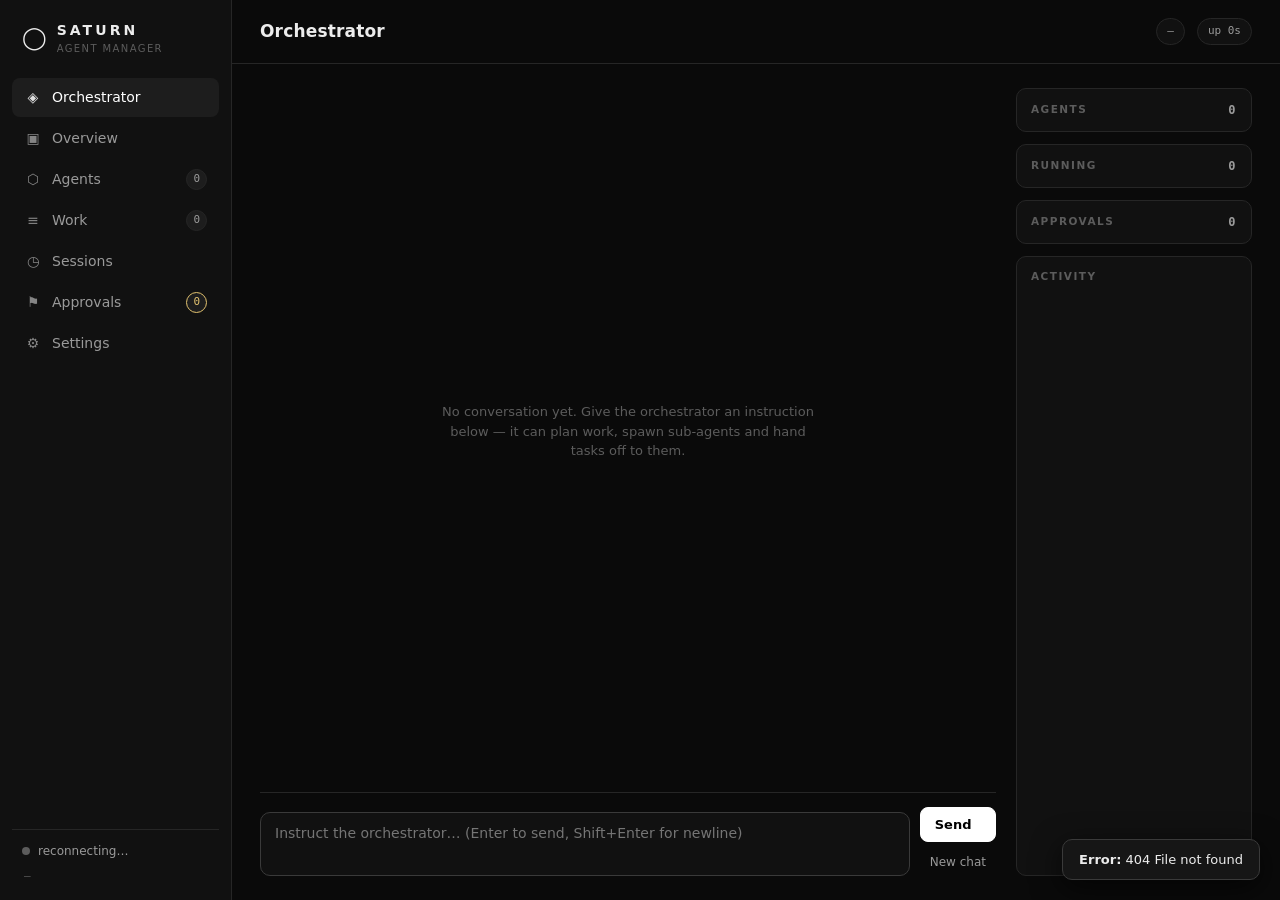
==== Web/wwwroot/index.html @ 30fbec50 "Collapse the sidebar to icons on narrow windows" ====
<!DOCTYPE html>
<html lang="en">
<head>
  <meta charset="UTF-8">
  <meta name="viewport" content="width=device-width, initial-scale=1.0">
  <meta name="saturn-token" content="__SATURN_TOKEN__">
  <title>Saturn — Agent Manager</title>
  <link rel="stylesheet" href="vendor/katex.min.css">
  <link rel="stylesheet" href="styles.css">
</head>
<body>
  <div class="app">
    <aside class="sidebar">
      <div class="brand">
        <div class="brand-mark">◯</div>
        <div class="brand-text">
          <span class="brand-name">SATURN</span>
          <span class="brand-sub">agent manager</span>
        </div>
      </div>

      <nav class="nav">
        <button class="nav-item active" data-view="orchestrator">
          <span class="nav-icon">◈</span><span class="nav-label">Orchestrator</span>
        </button>
        <button class="nav-item" data-view="overview">
          <span class="nav-icon">▣</span><span class="nav-label">Overview</span>
        </button>
        <button class="nav-item" data-view="agents">
          <span class="nav-icon">⬡</span><span class="nav-label">Agents</span>
          <span class="nav-badge" id="badge-agents">0</span>
        </button>
        <button class="nav-item" data-view="work">
          <span class="nav-icon">≡</span><span class="nav-label">Work</span>
          <span class="nav-badge" id="badge-work">0</span>
        </button>
        <button class="nav-item" data-view="sessions">
          <span class="nav-icon">◷</span><span class="nav-label">Sessions</span>
        </button>
        <button class="nav-item" data-view="approvals">
          <span class="nav-icon">⚑</span><span class="nav-label">Approvals</span>
          <span class="nav-badge alert" id="badge-approvals">0</span>
        </button>
        <button class="nav-item" data-view="settings">
          <span class="nav-icon">⚙</span><span class="nav-label">Settings</span>
        </button>
      </nav>

      <div class="sidebar-footer">
        <div class="conn">
          <span class="conn-dot" id="conn-dot"></span>
          <span id="conn-label">connecting</span>
        </div>
        <div class="provider-chip" id="provider-chip">—</div>
      </div>
    </aside>

    <main class="main">
      <header class="topbar">
        <h1 id="view-title">Orchestrator</h1>
        <div class="topbar-right">
          <span class="model-chip" id="model-chip">—</span>
          <span class="uptime" id="uptime-chip">up 0s</span>
        </div>
      </header>

      <div class="approval-banner" id="approval-banner" hidden>
        <span id="approval-banner-text">approvals waiting</span>
        <button class="btn sm" id="approval-banner-btn">Review</button>
      </div>

      <!-- OVERVIEW -->
      <section class="view" id="view-overview">
        <div class="stat-grid">
          <div class="stat-card" data-goto="agents">
            <div class="stat-value" id="stat-agents">0</div>
            <div class="stat-label">active agents</div>
            <div class="stat-sub" id="stat-agents-sub">0 working · max 0</div>
          </div>
          <div class="stat-card" data-goto="work" data-goto-tab="running">
            <div class="stat-value" id="stat-running">0</div>
            <div class="stat-label">tasks running</div>
            <div class="stat-sub" id="stat-tasks-sub">0 done · 0 failed</div>
          </div>
          <div class="stat-card" data-goto="work">
            <div class="stat-value" id="stat-todos">0</div>
            <div class="stat-label">open todos</div>
            <div class="stat-sub" id="stat-todos-sub">0 completed</div>
          </div>
          <div class="stat-card" data-goto="approvals">
            <div class="stat-value" id="stat-approvals">0</div>
            <div class="stat-label">pending approvals</div>
            <div class="stat-sub" id="stat-orch-sub">orchestrator idle</div>
          </div>
        </div>

        <div class="overview-columns">
          <div class="panel">
            <div class="panel-head">
              <h2>Capacity</h2>
            </div>
            <div class="capacity">
              <div class="capacity-bar"><div class="capacity-fill" id="capacity-fill"></div></div>
              <div class="capacity-label" id="capacity-label">0 / 0 agents</div>
            </div>
            <div class="quick-actions">
              <button class="btn" id="qa-create">+ New agent</button>
              <button class="btn" id="qa-fleet">+ Spawn fleet</button>
              <button class="btn danger" id="qa-terminate-all">Terminate all</button>
            </div>
          </div>
          <div class="panel">
            <div class="panel-head">
              <h2>Activity</h2>
              <button class="btn ghost sm" id="clear-activity">clear</button>
            </div>
            <ul class="activity-feed" id="activity-feed"></ul>
          </div>
        </div>
      </section>

      <!-- AGENTS -->
      <section class="view" id="view-agents">
        <div class="toolbar">
          <button class="btn primary" id="btn-create-agent">+ New agent</button>
          <button class="btn" id="btn-fleet">+ Spawn fleet</button>
          <div class="toolbar-spacer"></div>
          <input class="input search" id="agent-search" type="text" placeholder="filter agents…">
          <button class="btn danger" id="btn-terminate-all">Terminate all</button>
        </div>
        <div class="agent-grid" id="agent-grid"></div>
        <div class="empty" id="agents-empty">No agents running. Spawn one to get started.</div>
      </section>

      <!-- ORCHESTRATOR -->
      <section class="view active" id="view-orchestrator">
        <div class="orch-layout">
        <div class="chat">
          <div class="chat-log" id="chat-log"></div>
          <div class="chat-stream" id="chat-stream" hidden>
            <div class="chat-stream-head">
              <span class="pulse-dot"></span>
              <span id="working-label">assistant is working</span>
            </div>
            <div class="tool-log" id="tool-log"></div>
            <div class="md stream-md" id="chat-stream-text"></div>
          </div>
          <form class="chat-input" id="chat-form">
            <textarea id="chat-text" rows="2" placeholder="Instruct the orchestrator… (Enter to send, Shift+Enter for newline)"></textarea>
            <div class="chat-buttons">
              <button type="submit" class="btn primary" id="chat-send">Send</button>
              <button type="button" class="btn danger" id="chat-cancel" hidden>Cancel</button>
              <button type="button" class="btn ghost sm" id="chat-new" title="start a fresh conversation">New chat</button>
            </div>
          </form>
        </div>

        <aside class="orch-rail">
          <div class="rail-section" data-goto="agents">
            <div class="rail-head"><span>Agents</span><span class="rail-count" id="rail-agents">0</span></div>
            <ul class="rail-list" id="rail-agent-list"></ul>
          </div>
          <div class="rail-section" data-goto="work" data-goto-tab="running">
            <div class="rail-head"><span>Running</span><span class="rail-count" id="rail-running">0</span></div>
            <ul class="rail-list" id="rail-task-list"></ul>
          </div>
          <div class="rail-section" data-goto="approvals">
            <div class="rail-head"><span>Approvals</span><span class="rail-count" id="rail-approvals">0</span></div>
          </div>
          <div class="rail-section rail-grow">
            <div class="rail-head"><span>Activity</span></div>
            <ul class="rail-list" id="rail-activity"></ul>
          </div>
        </aside>
        </div>
      </section>

      <!-- WORK: queue (todos), running dispatches, history -->
      <section class="view" id="view-work">
        <div class="toolbar">
          <div class="seg work-tabs" id="work-tabs">
            <button class="seg-item active" data-worktab="queue">Queue <span class="seg-count" id="workcount-queue"></span></button>
            <button class="seg-item" data-worktab="running">Running <span class="seg-count" id="workcount-running"></span></button>
            <button class="seg-item" data-worktab="history">History</button>
            <button class="seg-item" data-worktab="schedule">Schedule</button>
          </div>
        </div>

        <div class="work-pane" id="work-pane-queue">
        <div class="toolbar">
          <div class="seg" id="todo-scope">
            <button class="seg-item active" data-scope="all">all</button>
            <button class="seg-item" data-scope="global">global</button>
            <button class="seg-item" data-scope="project">project</button>
            <button class="seg-item" data-scope="agent">agents</button>
          </div>
          <select class="input select" id="todo-board" hidden></select>
          <div class="toolbar-spacer"></div>
          <div class="seg" id="todo-filter">
            <button class="seg-item active" data-filter="all">all</button>
            <button class="seg-item" data-filter="open">open</button>
            <button class="seg-item" data-filter="done">done</button>
          </div>
          <button class="btn" id="btn-clear-todos">Clear completed</button>
        </div>
        <form class="todo-add" id="todo-form">
          <input class="input" id="todo-title" type="text" placeholder="Add a task…">
          <select class="input select" id="todo-add-scope">
            <option value="project">project</option>
            <option value="global">global</option>
          </select>
          <select class="input select" id="todo-priority">
            <option value="normal">normal</option>
            <option value="high">high</option>
            <option value="low">low</option>
          </select>
          <button type="submit" class="btn primary">Add</button>
          <button type="button" class="btn" id="btn-task-detail-add" title="create with full options">⋯</button>
        </form>
        <ul class="todo-list" id="todo-list"></ul>
        <div class="empty" id="todos-empty">Nothing here. Add your first task above.</div>
        </div>

        <div class="work-pane" id="work-pane-running" hidden>
          <div class="task-list" id="task-running"></div>
        </div>

        <div class="work-pane" id="work-pane-history" hidden>
          <div class="toolbar">
            <div class="toolbar-spacer"></div>
            <button class="btn" id="btn-clear-tasks">Clear completed</button>
          </div>
          <div class="task-list" id="task-completed"></div>
        </div>

        <div class="work-pane" id="work-pane-schedule" hidden>
          <div class="toolbar">
            <span class="toolbar-title">Scheduler queue — wakes waiting for the orchestrator</span>
          </div>
          <ul class="wake-list" id="wake-list"></ul>
        </div>
      </section>

      <!-- SESSIONS -->
      <section class="view" id="view-sessions">
        <div class="toolbar">
          <span class="toolbar-title">Chat history</span>
          <div class="toolbar-spacer"></div>
          <button class="btn" id="btn-refresh-sessions">Refresh</button>
        </div>
        <div class="session-list" id="session-list"></div>
        <div class="empty" id="sessions-empty">No sessions recorded yet.</div>
      </section>

      <!-- APPROVALS -->
      <section class="view" id="view-approvals">
        <div class="approval-list" id="approval-list"></div>
        <div class="empty" id="approvals-empty">Nothing waiting for approval.</div>
        <div class="toolbar" style="margin-top:26px">
          <span class="toolbar-title">Recent decisions</span>
        </div>
        <ul class="activity-feed" id="decision-log"></ul>
      </section>

      <!-- SETTINGS -->
      <section class="view" id="view-settings">
        <div class="settings-section">
          <h3 class="settings-label">Model &amp; Provider</h3>
          <div class="settings-row">
        <div class="panel">
          <div class="panel-head"><h2>Provider &amp; Model</h2></div>
          <div class="kv"><span>Active</span><span><span id="setting-provider">—</span> · <span id="setting-model">—</span></span></div>
          <label class="field" style="margin-top:12px"><span>Provider</span>
            <select id="prov-select" class="input select" style="width:100%"></select></label>
          <div id="prov-settings"></div>
          <label class="field"><span>Model</span>
            <input id="prov-model" class="input" list="prov-model-list" style="width:100%" placeholder="model id">
            <datalist id="prov-model-list"></datalist></label>
          <div class="field-row">
            <button class="btn primary" id="prov-apply">Switch provider</button>
            <button class="btn" id="model-apply">Change model only</button>
          </div>
          <p class="hint" id="prov-status"></p>
        </div>

        <div class="panel">
          <div class="panel-head"><h2>Web Search</h2></div>
          <label class="field"><span>Provider</span>
            <select id="search-prov-select" class="input select" style="width:100%"></select></label>
          <div id="search-prov-settings"></div>
          <div class="field-row">
            <button class="btn primary" id="search-prov-apply">Save search provider</button>
          </div>
          <p class="hint" id="search-prov-status"></p>
        </div>

        <div class="panel">
          <div class="panel-head"><h2>Generation</h2></div>
          <div class="field-row" style="margin-bottom:12px">
            <label class="field" style="flex:1;margin:0"><span>Temperature</span><input class="input" id="gen-temp" type="number" step="0.05" min="0" max="2" style="width:100%"></label>
            <label class="field" style="flex:1;margin:0"><span>Max tokens</span><input class="input" id="gen-maxtokens" type="number" min="1" style="width:100%"></label>
            <label class="field" style="flex:1;margin:0"><span>Top P</span><input class="input" id="gen-topp" type="number" step="0.05" min="0" max="1" style="width:100%"></label>
          </div>
          <label class="field"><span>Max history messages</span><input class="input" id="gen-maxhistory" type="number" min="2" style="width:140px"></label>
          <label class="switch-row"><span>Streaming</span><input type="checkbox" id="gen-streaming" class="switch"></label>
          <label class="switch-row"><span>Maintain history</span><input type="checkbox" id="gen-history" class="switch"></label>
          <label class="switch-row"><span>Use user rules</span><input type="checkbox" id="gen-userrules" class="switch"></label>
          <button class="btn primary" id="gen-apply" style="margin-top:12px">Apply generation settings</button>
        </div>
          </div>
        </div>

        <div class="settings-section">
          <h3 class="settings-label">Agents</h3>
          <div class="settings-row">
        <div class="panel">
          <div class="panel-head"><h2>Sub-Agent Defaults</h2></div>
          <label class="field"><span>Default model</span><input class="input" id="sa-model" list="prov-model-list" style="width:100%"></label>
          <div class="field-row" style="margin-bottom:12px">
            <label class="field" style="flex:1;margin:0"><span>Temperature</span><input class="input" id="sa-temp" type="number" step="0.05" min="0" max="2" style="width:100%"></label>
            <label class="field" style="flex:1;margin:0"><span>Max tokens</span><input class="input" id="sa-maxtokens" type="number" min="1" style="width:100%"></label>
            <label class="field" style="flex:1;margin:0"><span>Top P</span><input class="input" id="sa-topp" type="number" step="0.05" min="0" max="1" style="width:100%"></label>
          </div>
          <label class="switch-row"><span>Sub-agents get tools</span><input type="checkbox" id="sa-tools" class="switch"></label>
          <label class="switch-row"><span>Review stage (peer review of results)</span><input type="checkbox" id="sa-review" class="switch"></label>
          <div class="field-row" style="margin:12px 0">
            <label class="field" style="flex:2;margin:0"><span>Reviewer model (blank = default)</span><input class="input" id="sa-reviewer" style="width:100%"></label>
            <label class="field" style="flex:1;margin:0"><span>Max revisions</span><input class="input" id="sa-revisions" type="number" min="0" max="10" style="width:100%"></label>
          </div>
          <button class="btn primary" id="sa-apply">Apply sub-agent defaults</button>
        </div>

        <div class="panel">
          <div class="panel-head"><h2>Orchestrator Tools</h2></div>
          <div class="dep-picker" id="tool-grid" style="max-height:220px"></div>
          <button class="btn primary" id="tools-apply" style="margin-top:12px">Apply tool selection</button>
        </div>

        <div class="panel">
          <div class="panel-head"><h2>Limits</h2></div>
          <label class="field">
            <span>Max concurrent agents</span>
            <div class="field-row">
              <input class="input" id="setting-max-agents" type="number" min="1" max="200">
              <button class="btn primary" id="save-max-agents">Apply</button>
            </div>
          </label>
        </div>
          </div>
        </div>

        <div class="settings-section">
          <h3 class="settings-label">Autonomy &amp; Approvals</h3>
          <div class="settings-row">
        <div class="panel">
          <div class="panel-head"><h2>Safety</h2></div>
          <label class="switch-row">
            <span>Require command approval</span>
            <input type="checkbox" id="setting-approval" class="switch">
          </label>
          <label class="switch-row danger-row">
            <span>Trust mode — auto-approve everything</span>
            <input type="checkbox" id="setting-trust" class="switch">
          </label>
          <label class="switch-row">
            <span>Orchestrator judges sub-agent commands</span>
            <input type="checkbox" id="setting-judge" class="switch">
          </label>
          <label class="field" style="margin-top:10px">
            <span>Approval timeout (minutes, 0 = wait forever)</span>
            <div class="field-row">
              <input class="input" id="setting-approval-timeout" type="number" min="0">
              <button class="btn primary" id="save-approval-timeout">Apply</button>
            </div>
          </label>
          <p class="hint">Judge on: sub-agent commands get vetted by an LLM; ambiguous ones escalate to you. Your orchestrator's commands always come to you.</p>
        </div>

        <div class="panel">
          <div class="panel-head"><h2>Scheduler</h2></div>
          <label class="field">
            <span>Sweep interval (seconds, restart required)</span>
            <div class="field-row">
              <input class="input" id="setting-scheduler-interval" type="number" min="5">
              <button class="btn primary" id="save-scheduler-interval">Apply</button>
            </div>
          </label>
          <label class="field">
            <span>Max orchestrator wakes per hour</span>
            <div class="field-row">
              <input class="input" id="setting-max-wakes" type="number" min="1">
              <button class="btn primary" id="save-max-wakes">Apply</button>
            </div>
          </label>
        </div>
          </div>
        </div>

        <div class="settings-section">
          <h3 class="settings-label">Rules &amp; Modes</h3>
          <div class="settings-row">
        <div class="panel">
          <div class="panel-head"><h2>User Rules</h2></div>
          <p class="hint" id="rules-path" style="margin-bottom:8px"></p>
          <textarea class="input" id="rules-content" rows="8" style="width:100%;font-family:var(--font-mono);font-size:12px" placeholder="Rules injected into every agent's system prompt…"></textarea>
          <button class="btn primary" id="rules-save" style="margin-top:10px">Save rules</button>
        </div>

        <div class="panel">
          <div class="panel-head"><h2>Modes</h2></div>
          <div id="modes-list"></div>
          <p class="hint">Modes bundle model, prompt, tools and safety settings. Create or edit them in the terminal UI; apply them here.</p>
        </div>
          </div>
        </div>
      </section>
    </main>
  </div>

  <div class="drawer-backdrop" id="drawer-backdrop" hidden>
    <aside class="drawer">
      <div class="drawer-head">
        <div class="drawer-titles">
          <h3 id="drawer-title">Transcript</h3>
          <span class="drawer-sub" id="drawer-sub"></span>
        </div>
        <button class="btn ghost sm" id="drawer-close">✕</button>
      </div>
      <div class="drawer-body" id="drawer-body"></div>
    </aside>
  </div>

  <div class="modal-backdrop" id="modal-backdrop" hidden>
    <div class="modal" id="modal">
      <div class="modal-head">
        <h3 id="modal-title">Modal</h3>
        <button class="btn ghost sm" id="modal-close">✕</button>
      </div>
      <div class="modal-body" id="modal-body"></div>
    </div>
  </div>

  <div class="toasts" id="toasts"></div>

  <script src="vendor/marked.min.js"></script>
  <script src="vendor/purify.min.js"></script>
  <script src="vendor/katex.min.js"></script>
  <script src="app.js"></script>
</body>
</html>
---- Web/wwwroot/styles.css ----
/* Saturn web UI — monochromatic theme */

:root {
  --bg: #0a0a0a;
  --panel: #111111;
  --panel-2: #161616;
  --panel-3: #1d1d1d;
  --border: #262626;
  --border-strong: #3a3a3a;
  --text: #ececec;
  --muted: #9a9a9a;
  --dim: #5c5c5c;
  --white: #ffffff;
  /* Semantic accents, used only for status: ok = running/healthy,
     warn = waiting on the user, danger = failed/destructive. */
  --ok: #7dd692;
  --warn: #e2c26f;
  --danger: #e2726f;
  --radius: 10px;
  --font-mono: ui-monospace, "Cascadia Code", "SF Mono", "Menlo", "Consolas", monospace;
  --ease: cubic-bezier(0.22, 1, 0.36, 1);
}

* { margin: 0; padding: 0; box-sizing: border-box; }

html, body { height: 100%; }

body {
  background: var(--bg);
  color: var(--text);
  font: 14px/1.5 -apple-system, "Segoe UI", system-ui, Roboto, sans-serif;
  -webkit-font-smoothing: antialiased;
  overflow: hidden;
}

button { font: inherit; color: inherit; background: none; border: none; cursor: pointer; }
[hidden] { display: none !important; }
input, textarea, select { font: inherit; color: inherit; }
::selection { background: #ffffff33; }

::-webkit-scrollbar { width: 10px; height: 10px; }
::-webkit-scrollbar-thumb { background: #2c2c2c; border-radius: 5px; border: 2px solid var(--bg); }
::-webkit-scrollbar-thumb:hover { background: #3d3d3d; }
::-webkit-scrollbar-track { background: transparent; }

/* ---------- layout ---------- */

.app { display: flex; height: 100vh; }

.sidebar {
  width: 232px;
  flex-shrink: 0;
  display: flex;
  flex-direction: column;
  background: var(--panel);
  border-right: 1px solid var(--border);
  padding: 20px 12px 16px;
}

.brand { display: flex; align-items: center; gap: 10px; padding: 0 10px 22px; }
.brand-mark {
  font-size: 22px;
  line-height: 1;
  animation: spin 24s linear infinite;
}
.brand-text { display: flex; flex-direction: column; }
.brand-name { font-weight: 700; letter-spacing: 0.22em; font-size: 14px; }
.brand-sub { font-size: 10px; color: var(--dim); letter-spacing: 0.14em; text-transform: uppercase; }

.nav { display: flex; flex-direction: column; gap: 2px; flex: 1; }

.nav-item {
  display: flex;
  align-items: center;
  gap: 10px;
  padding: 9px 12px;
  border-radius: 8px;
  color: var(--muted);
  text-align: left;
  transition: background 0.18s var(--ease), color 0.18s var(--ease), transform 0.12s var(--ease);
}
.nav-item:hover { background: var(--panel-2); color: var(--text); }
.nav-item:active { transform: scale(0.98); }
.nav-item.active { background: var(--panel-3); color: var(--white); }
.nav-icon { width: 18px; text-align: center; opacity: 0.85; }

.nav-badge {
  margin-left: auto;
  min-width: 20px;
  padding: 1px 6px;
  border-radius: 999px;
  background: var(--panel-3);
  border: 1px solid var(--border);
  font-size: 11px;
  font-family: var(--font-mono);
  text-align: center;
  color: var(--muted);
  transition: all 0.2s var(--ease);
}
.nav-item.active .nav-badge { background: var(--bg); }
.nav-badge.alert:not(:empty) { border-color: var(--warn); color: var(--warn); }
.nav-badge.hidden { display: none; }

/* Narrow windows: sidebar collapses to icons; badges shrink to corner chips. */
@media (max-width: 900px) {
  .sidebar { width: 64px; padding: 20px 8px 12px; }
  .brand { justify-content: center; padding: 0 0 18px; }
  .brand-text, .nav-label, #conn-label, .provider-chip { display: none; }
  .nav-item { position: relative; justify-content: center; padding: 11px 8px; }
  .nav-icon { width: auto; }
  .nav-badge {
    position: absolute;
    top: 3px;
    right: 3px;
    min-width: 16px;
    padding: 0 4px;
    font-size: 9px;
    line-height: 15px;
  }
  .sidebar-footer { align-items: center; }
}

.sidebar-footer { padding: 12px 10px 0; border-top: 1px solid var(--border); display: flex; flex-direction: column; gap: 8px; }
.conn { display: flex; align-items: center; gap: 8px; font-size: 12px; color: var(--muted); }
.conn-dot {
  width: 8px; height: 8px; border-radius: 50%;
  background: var(--dim);
  transition: background 0.3s;
}
.conn-dot.on { background: var(--ok); box-shadow: 0 0 8px #7dd69266; animation: breathe 3s ease-in-out infinite; }
.provider-chip { font-family: var(--font-mono); font-size: 11px; color: var(--dim); padding: 0 2px; overflow: hidden; text-overflow: ellipsis; white-space: nowrap; }

.main { flex: 1; display: flex; flex-direction: column; min-width: 0; }

.topbar {
  display: flex;
  align-items: center;
  justify-content: space-between;
  padding: 18px 28px;
  border-bottom: 1px solid var(--border);
  background: var(--bg);
}
.topbar h1 { font-size: 17px; font-weight: 600; letter-spacing: 0.01em; }
.topbar-right { display: flex; align-items: center; gap: 12px; }
.model-chip, .uptime {
  font-family: var(--font-mono);
  font-size: 11px;
  color: var(--muted);
  background: var(--panel);
  border: 1px solid var(--border);
  padding: 4px 10px;
  border-radius: 999px;
}

.approval-banner {
  display: flex;
  align-items: center;
  gap: 12px;
  padding: 8px 28px;
  border-bottom: 1px solid var(--border-strong);
  background: var(--panel-2);
  font-size: 12.5px;
  animation: fade-in 0.25s var(--ease);
}
.approval-banner::before { content: "⚑"; color: var(--warn); }

.view {
  display: none;
  flex: 1;
  overflow-y: auto;
  padding: 24px 28px;
}
.view.active { display: block; animation: view-in 0.28s var(--ease); }

/* ---------- shared components ---------- */

.btn {
  display: inline-flex;
  align-items: center;
  gap: 6px;
  padding: 7px 14px;
  border-radius: 8px;
  border: 1px solid var(--border-strong);
  background: var(--panel-2);
  color: var(--text);
  font-size: 13px;
  transition: background 0.15s var(--ease), border-color 0.15s var(--ease), transform 0.1s var(--ease), opacity 0.15s;
}
.btn:hover { background: var(--panel-3); border-color: #4d4d4d; }
.btn:active { transform: scale(0.97); }
.btn:disabled { opacity: 0.4; pointer-events: none; }
.btn.primary { background: var(--white); border-color: var(--white); color: #000; font-weight: 600; }
.btn.primary:hover { background: #d9d9d9; border-color: #d9d9d9; }
.btn.danger:hover { border-color: var(--danger); color: var(--danger); }
.btn.ghost { border-color: transparent; background: transparent; color: var(--muted); }
.btn.ghost:hover { color: var(--text); background: var(--panel-2); }
.btn.sm { padding: 4px 9px; font-size: 12px; }

.input {
  background: var(--panel);
  border: 1px solid var(--border-strong);
  border-radius: 8px;
  padding: 8px 12px;
  color: var(--text);
  outline: none;
  transition: border-color 0.15s, background 0.15s;
}
.input:focus { border-color: #6b6b6b; background: var(--panel-2); }
.input::placeholder { color: var(--dim); }
.select { appearance: none; }

textarea.input { resize: vertical; font-family: inherit; }

.toolbar { display: flex; align-items: center; gap: 10px; margin-bottom: 18px; }
.toolbar-spacer { flex: 1; }
.toolbar-title { font-size: 12px; letter-spacing: 0.12em; text-transform: uppercase; color: var(--dim); }
.toolbar .search { width: 220px; }

.panel {
  background: var(--panel);
  border: 1px solid var(--border);
  border-radius: var(--radius);
  padding: 18px;
  margin-bottom: 18px;
}
.panel.narrow { max-width: 520px; }

/* Settings: labeled sections, each a compact responsive row of related panels */
.settings-section { margin-bottom: 24px; }
.settings-label {
  font-size: 10.5px;
  font-weight: 600;
  letter-spacing: 0.16em;
  text-transform: uppercase;
  color: var(--dim);
  margin-bottom: 10px;
  padding-bottom: 6px;
  border-bottom: 1px solid var(--border);
}
.settings-row {
  display: grid;
  grid-template-columns: repeat(auto-fit, minmax(330px, 1fr));
  gap: 12px;
  align-items: start;
}
#view-settings .panel { margin-bottom: 0; max-width: none; padding: 14px 16px; }
#view-settings .panel-head { margin-bottom: 10px; }
#view-settings .field { margin-bottom: 10px; }
#view-settings .switch-row { padding: 3px 0; }
#view-settings .hint { font-size: 11.5px; margin-top: 8px; }
.panel-head { display: flex; align-items: center; justify-content: space-between; margin-bottom: 14px; }
.panel-head h2 { font-size: 13px; letter-spacing: 0.1em; text-transform: uppercase; color: var(--muted); font-weight: 600; }

.empty {
  display: none;
  color: var(--dim);
  text-align: center;
  padding: 60px 0;
  font-size: 13px;
}
.empty.show { display: block; animation: fade-in 0.4s var(--ease); }

.kv { display: flex; justify-content: space-between; padding: 8px 0; border-bottom: 1px solid var(--border); font-size: 13px; }
.kv:last-of-type { border-bottom: none; }
.kv span:first-child { color: var(--muted); }
.kv span:last-child { font-family: var(--font-mono); font-size: 12px; }

.hint { color: var(--dim); font-size: 12px; margin-top: 10px; }

.field { display: block; margin-bottom: 14px; }
.field > span { display: block; font-size: 12px; color: var(--muted); margin-bottom: 6px; }
.field-row { display: flex; gap: 8px; }
.field-row .input { flex: 1; }

.switch-row { display: flex; align-items: center; justify-content: space-between; padding: 4px 0; cursor: pointer; }
.switch-row.danger-row span::before { content: "⚠ "; color: var(--danger); }
.switch {
  appearance: none;
  width: 40px; height: 22px;
  border-radius: 999px;
  background: var(--panel-3);
  border: 1px solid var(--border-strong);
  position: relative;
  cursor: pointer;
  transition: background 0.2s var(--ease);
}
.switch::after {
  content: "";
  position: absolute;
  top: 2px; left: 2px;
  width: 16px; height: 16px;
  border-radius: 50%;
  background: var(--muted);
  transition: transform 0.2s var(--ease), background 0.2s;
}
.switch:checked { background: var(--white); border-color: var(--white); }
.switch:checked::after { transform: translateX(18px); background: #000; }

.seg { display: inline-flex; background: var(--panel); border: 1px solid var(--border); border-radius: 8px; padding: 3px; gap: 2px; }
.seg-item { padding: 4px 12px; border-radius: 6px; font-size: 12px; color: var(--muted); transition: all 0.15s var(--ease); }
.seg-item:hover { color: var(--text); }
.seg-item.active { background: var(--panel-3); color: var(--white); }
.seg-count { font-family: var(--font-mono); font-size: 10px; color: var(--dim); }
.seg-item.active .seg-count { color: var(--muted); }

/* ---------- overview ---------- */

.stat-grid {
  display: grid;
  grid-template-columns: repeat(auto-fit, minmax(190px, 1fr));
  gap: 14px;
  margin-bottom: 18px;
}

.stat-card {
  background: var(--panel);
  border: 1px solid var(--border);
  border-radius: var(--radius);
  padding: 18px;
  cursor: pointer;
  transition: border-color 0.2s var(--ease), transform 0.2s var(--ease), background 0.2s;
  animation: rise-in 0.4s var(--ease) backwards;
}
.stat-card:nth-child(2) { animation-delay: 0.05s; }
.stat-card:nth-child(3) { animation-delay: 0.1s; }
.stat-card:nth-child(4) { animation-delay: 0.15s; }
.stat-card:hover { border-color: var(--border-strong); transform: translateY(-2px); background: var(--panel-2); }

.stat-value {
  font-size: 34px;
  font-weight: 700;
  font-family: var(--font-mono);
  line-height: 1.1;
  transition: opacity 0.2s;
}
.stat-label { color: var(--muted); font-size: 12px; letter-spacing: 0.08em; text-transform: uppercase; margin-top: 4px; }
.stat-sub { color: var(--dim); font-size: 11px; margin-top: 8px; font-family: var(--font-mono); }

.overview-columns { display: grid; grid-template-columns: 1fr 1.4fr; gap: 18px; align-items: start; }
@media (max-width: 980px) { .overview-columns { grid-template-columns: 1fr; } }

.capacity { margin-bottom: 16px; }
.capacity-bar {
  height: 8px;
  border-radius: 999px;
  background: var(--panel-3);
  overflow: hidden;
}
.capacity-fill {
  height: 100%;
  width: 0%;
  border-radius: 999px;
  background: linear-gradient(90deg, #6f6f6f, #ffffff);
  transition: width 0.6s var(--ease);
}
.capacity-label { font-family: var(--font-mono); font-size: 11px; color: var(--muted); margin-top: 8px; }

.quick-actions { display: flex; flex-wrap: wrap; gap: 8px; }

.activity-feed, .wake-list { list-style: none; max-height: 380px; overflow-y: auto; }
.wake-list li {
  display: flex;
  gap: 10px;
  align-items: center;
  padding: 7px 2px;
  border-bottom: 1px solid var(--border);
  font-size: 12px;
}
.wake-list li:last-child { border-bottom: none; }
.wake-list .activity-text { flex: 1; min-width: 0; overflow: hidden; text-overflow: ellipsis; white-space: nowrap; }
.activity-feed li {
  display: flex;
  gap: 10px;
  padding: 7px 2px;
  border-bottom: 1px solid var(--border);
  font-size: 12.5px;
  animation: slide-left 0.25s var(--ease);
}
.activity-feed li:last-child { border-bottom: none; }
.activity-time { font-family: var(--font-mono); font-size: 11px; color: var(--dim); flex-shrink: 0; padding-top: 1px; }
.activity-text { color: var(--muted); }
.activity-text b { color: var(--text); font-weight: 600; }

/* ---------- agents ---------- */

.agent-grid {
  display: grid;
  grid-template-columns: repeat(auto-fill, minmax(270px, 1fr));
  gap: 14px;
}

.agent-card {
  background: var(--panel);
  border: 1px solid var(--border);
  border-radius: var(--radius);
  padding: 16px;
  display: flex;
  flex-direction: column;
  gap: 10px;
  transition: border-color 0.2s var(--ease), transform 0.2s var(--ease);
  animation: rise-in 0.35s var(--ease) backwards;
}
.agent-card:hover { border-color: var(--border-strong); transform: translateY(-2px); }
.agent-card.working { border-color: #4a4a4a; }

.agent-head { display: flex; align-items: center; gap: 8px; }
.agent-name { font-weight: 600; font-size: 14px; overflow: hidden; text-overflow: ellipsis; white-space: nowrap; }
.agent-id { font-family: var(--font-mono); font-size: 10px; color: var(--dim); margin-left: auto; flex-shrink: 0; }

.status-dot { width: 8px; height: 8px; border-radius: 50%; flex-shrink: 0; background: var(--dim); }
.status-dot.working { background: var(--ok); animation: pulse 1.4s ease-in-out infinite; }
.status-dot.error { background: var(--danger); outline: 2px solid #e2726f44; }

.agent-purpose {
  color: var(--muted);
  font-size: 12.5px;
  display: -webkit-box;
  -webkit-line-clamp: 2;
  -webkit-box-orient: vertical;
  overflow: hidden;
  min-height: 2.6em;
}

.agent-meta { display: flex; gap: 10px; font-family: var(--font-mono); font-size: 10.5px; color: var(--dim); flex-wrap: wrap; }

.agent-task {
  background: var(--panel-2);
  border: 1px solid var(--border);
  border-radius: 8px;
  padding: 8px 10px;
  font-size: 12px;
  color: var(--muted);
  overflow: hidden;
  text-overflow: ellipsis;
  white-space: nowrap;
}
.agent-task::before { content: "▸ "; color: var(--white); }

.agent-actions { display: flex; gap: 8px; margin-top: auto; }
.agent-actions .btn { flex: 1; justify-content: center; }

/* ---------- tasks ---------- */

.task-list { display: flex; flex-direction: column; gap: 10px; margin-bottom: 26px; }

.task-row {
  background: var(--panel);
  border: 1px solid var(--border);
  border-radius: var(--radius);
  padding: 13px 16px;
  display: flex;
  align-items: center;
  gap: 14px;
  transition: border-color 0.2s var(--ease);
  animation: rise-in 0.3s var(--ease) backwards;
}
.task-row:hover { border-color: var(--border-strong); }
.task-row.clickable { cursor: pointer; }

.task-status {
  font-family: var(--font-mono);
  font-size: 10px;
  letter-spacing: 0.1em;
  text-transform: uppercase;
  padding: 3px 8px;
  border-radius: 999px;
  border: 1px solid var(--border-strong);
  color: var(--muted);
  flex-shrink: 0;
  min-width: 68px;
  text-align: center;
}
.task-status.running { color: var(--ok); border-color: var(--ok); animation: breathe 2s ease-in-out infinite; }
.task-status.done { color: var(--text); }
.task-status.failed { color: var(--danger); border-color: var(--danger); }

.task-desc { flex: 1; min-width: 0; overflow: hidden; text-overflow: ellipsis; white-space: nowrap; font-size: 13px; }
.task-agent { font-family: var(--font-mono); font-size: 11px; color: var(--dim); flex-shrink: 0; }
.task-time { font-family: var(--font-mono); font-size: 11px; color: var(--dim); flex-shrink: 0; }

/* ---------- orchestrator ---------- */

.orch-layout { display: flex; gap: 20px; height: 100%; justify-content: center; }

.chat { display: flex; flex-direction: column; height: 100%; flex: 1; max-width: 860px; min-width: 0; }

.orch-rail {
  width: 236px;
  flex-shrink: 0;
  display: flex;
  flex-direction: column;
  gap: 12px;
  overflow-y: auto;
}
@media (max-width: 1080px) { .orch-rail { display: none; } }

.rail-section {
  background: var(--panel);
  border: 1px solid var(--border);
  border-radius: var(--radius);
  padding: 12px 14px;
}
.rail-section[data-goto] { cursor: pointer; transition: border-color 0.2s var(--ease); }
.rail-section[data-goto]:hover { border-color: var(--border-strong); }
.rail-section.rail-grow { flex: 1; min-height: 120px; overflow-y: auto; }

.rail-head {
  display: flex;
  justify-content: space-between;
  align-items: center;
  font-size: 10.5px;
  font-weight: 600;
  letter-spacing: 0.14em;
  text-transform: uppercase;
  color: var(--dim);
}
.rail-count { font-family: var(--font-mono); font-size: 12px; color: var(--muted); }
.rail-count.warn { color: var(--warn); }

.rail-list {
  list-style: none;
  margin-top: 8px;
  display: flex;
  flex-direction: column;
  gap: 5px;
  font-size: 12px;
  color: var(--muted);
}
.rail-list:empty { display: none; }
.rail-list li {
  display: flex;
  gap: 7px;
  align-items: center;
  overflow: hidden;
  white-space: nowrap;
  min-width: 0;
}
.rail-list li > :last-child { overflow: hidden; text-overflow: ellipsis; }
.rail-empty { color: var(--dim); font-size: 11.5px; }
#rail-activity li { display: block; overflow: hidden; text-overflow: ellipsis; }
#rail-activity b { color: var(--text); font-weight: 600; }

.chat-log { flex: 1; overflow-y: auto; display: flex; flex-direction: column; gap: 12px; padding-bottom: 16px; }
.chat-log:empty::before {
  content: "No conversation yet. Give the orchestrator an instruction below — it can plan work, spawn sub-agents and hand tasks off to them.";
  color: var(--dim);
  font-size: 13px;
  margin: auto;
  max-width: 380px;
  text-align: center;
  animation: fade-in 0.5s var(--ease);
}

.chat-msg {
  max-width: 82%;
  padding: 10px 14px;
  border-radius: 12px;
  font-size: 13.5px;
  white-space: pre-wrap;
  overflow-wrap: break-word;
  animation: rise-in 0.25s var(--ease);
}
.chat-msg.user { align-self: flex-end; background: var(--white); color: #000; border-bottom-right-radius: 4px; }
.chat-msg.pending { opacity: 0.65; }
.chat-msg.user.scheduler {
  align-self: center;
  background: var(--panel);
  color: var(--muted);
  border: 1px dashed var(--border-strong);
  font-size: 12.5px;
  max-width: 92%;
}
.chat-msg.user.scheduler::before {
  content: "SCHEDULER";
  display: block;
  font-family: var(--font-mono);
  font-size: 9px;
  letter-spacing: 0.15em;
  color: var(--dim);
  margin-bottom: 4px;
}
.chat-msg.assistant { align-self: flex-start; background: var(--panel-2); border: 1px solid var(--border); border-bottom-left-radius: 4px; }
.chat-msg.system { align-self: center; color: var(--dim); font-size: 12px; background: none; padding: 2px; }

.chat-stream {
  background: var(--panel);
  border: 1px solid var(--border-strong);
  border-radius: var(--radius);
  padding: 12px 14px;
  margin-bottom: 12px;
  animation: rise-in 0.25s var(--ease);
}
.chat-stream-head { display: flex; align-items: center; gap: 8px; font-size: 12px; color: var(--muted); margin-bottom: 8px; flex-wrap: wrap; }
#chat-stream-text {
  font-size: 13.5px;
  max-height: 300px;
  overflow-y: auto;
}
#chat-stream-text:empty::before {
  content: "waiting for the model — it may be reading files or calling tools…";
  color: var(--dim);
  font-size: 12px;
  animation: breathe 2.4s ease-in-out infinite;
}

.pulse-dot { width: 8px; height: 8px; border-radius: 50%; background: var(--white); animation: pulse 1.2s ease-in-out infinite; }

/* live tool log inside the streaming panel */
.tool-log { display: flex; flex-direction: column; gap: 2px; margin-bottom: 8px; max-height: 160px; overflow-y: auto; }
.tool-log:empty { display: none; }

.tool-row {
  display: flex;
  align-items: baseline;
  gap: 10px;
  font-family: var(--font-mono);
  font-size: 11px;
  padding: 3px 8px;
  border-left: 2px solid var(--border);
  color: var(--dim);
  animation: slide-left 0.25s var(--ease);
  min-width: 0;
}
.tool-row.latest { border-left-color: var(--white); color: var(--muted); }
.tool-row.latest .tool-row-name::after { content: "…"; animation: breathe 1.2s ease-in-out infinite; }
.tool-row-name { color: var(--text); flex-shrink: 0; }
.tool-row-args { overflow: hidden; text-overflow: ellipsis; white-space: nowrap; }

/* collapsed tool summary attached to a finished assistant turn */
.tool-strip {
  margin: -2px 0 10px;
  border: 1px solid var(--border);
  border-radius: 8px;
  background: var(--panel);
  font-size: 12px;
}
.tool-strip summary {
  cursor: pointer;
  padding: 5px 10px;
  color: var(--dim);
  font-family: var(--font-mono);
  font-size: 10.5px;
  letter-spacing: 0.06em;
  list-style: none;
  transition: color 0.15s;
}
.tool-strip summary:hover { color: var(--text); }
.tool-strip summary::-webkit-details-marker { display: none; }
.tool-strip[open] summary { border-bottom: 1px solid var(--border); }
.tool-strip-body { padding: 6px 8px; display: flex; flex-direction: column; gap: 2px; }

/* task result cards in the chat */
.chat-task {
  align-self: stretch;
  background: var(--panel);
  border: 1px solid var(--border);
  border-left: 2px solid var(--ok);
  border-radius: 10px;
  animation: rise-in 0.25s var(--ease);
}
.chat-task.failed { border-left-color: var(--danger); }
.chat-task summary {
  cursor: pointer;
  padding: 9px 14px;
  font-size: 12.5px;
  color: var(--muted);
  list-style: none;
  transition: color 0.15s;
}
.chat-task summary:hover { color: var(--text); }
.chat-task summary::-webkit-details-marker { display: none; }
.chat-task summary b { color: var(--text); }
.chat-task-mark { font-weight: 700; color: var(--ok); margin-right: 2px; }
.chat-task.failed .chat-task-mark { color: var(--danger); }
.chat-task-time { float: right; font-family: var(--font-mono); font-size: 10.5px; color: var(--dim); }
.chat-task[open] summary { border-bottom: 1px solid var(--border); }
.chat-task-body { padding: 12px 14px; font-size: 13px; max-height: 320px; overflow-y: auto; }

.chat-input { display: flex; gap: 10px; align-items: flex-end; border-top: 1px solid var(--border); padding-top: 14px; }
.chat-input textarea {
  flex: 1;
  background: var(--panel);
  border: 1px solid var(--border-strong);
  border-radius: 10px;
  padding: 10px 14px;
  color: var(--text);
  outline: none;
  resize: none;
  transition: border-color 0.15s;
}
.chat-input textarea:focus { border-color: #6b6b6b; }
.chat-buttons { display: flex; flex-direction: column; gap: 6px; }

/* ---------- todos ---------- */

.todo-add { display: flex; gap: 10px; margin-bottom: 18px; max-width: 720px; }
.todo-add .input:first-child { flex: 1; }

.todo-list { list-style: none; max-width: 720px; display: flex; flex-direction: column; gap: 8px; }

.todo-item {
  display: flex;
  align-items: center;
  gap: 12px;
  background: var(--panel);
  border: 1px solid var(--border);
  border-radius: var(--radius);
  padding: 11px 14px;
  transition: border-color 0.2s var(--ease), opacity 0.3s var(--ease);
  animation: rise-in 0.3s var(--ease) backwards;
}
.todo-item:hover { border-color: var(--border-strong); }
.todo-item.done { opacity: 0.45; }
.todo-item.done .todo-title { text-decoration: line-through; }

.todo-check {
  appearance: none;
  width: 18px; height: 18px;
  border: 1.5px solid var(--border-strong);
  border-radius: 6px;
  cursor: pointer;
  flex-shrink: 0;
  position: relative;
  transition: all 0.18s var(--ease);
}
.todo-check:hover { border-color: var(--muted); }
.todo-check:checked { background: var(--white); border-color: var(--white); }
.todo-check:checked::after {
  content: "✓";
  position: absolute;
  inset: 0;
  display: grid;
  place-items: center;
  color: #000;
  font-size: 12px;
  font-weight: 700;
}

.todo-title { flex: 1; font-size: 13.5px; min-width: 0; overflow: hidden; text-overflow: ellipsis; }
.todo-title[contenteditable="true"]:focus { outline: 1px solid var(--border-strong); border-radius: 4px; padding: 0 4px; }

.todo-pri {
  font-family: var(--font-mono);
  font-size: 10px;
  letter-spacing: 0.08em;
  border: 1px solid var(--border);
  border-radius: 999px;
  padding: 2px 8px;
  color: var(--dim);
  cursor: pointer;
  transition: all 0.15s;
  flex-shrink: 0;
}
.todo-pri.high { color: var(--warn); border-color: var(--warn); }
.todo-pri.low { opacity: 0.6; }
.todo-pri:hover { border-color: var(--muted); }

.todo-move { display: flex; flex-direction: column; gap: 0; flex-shrink: 0; }
.todo-move button { color: var(--dim); font-size: 10px; line-height: 1; padding: 2px 4px; transition: color 0.15s; }
.todo-move button:hover { color: var(--white); }

.todo-del { color: var(--dim); font-size: 14px; padding: 2px 6px; flex-shrink: 0; transition: color 0.15s; }
.todo-del:hover { color: var(--white); }

.todo-item.blocked { border-style: dashed; }

.task-badges { display: inline-flex; gap: 5px; align-items: center; flex-shrink: 1; min-width: 0; overflow: hidden; }

.task-badge {
  font-family: var(--font-mono);
  font-size: 9.5px;
  letter-spacing: 0.06em;
  text-transform: uppercase;
  border: 1px solid var(--border);
  border-radius: 999px;
  padding: 2px 8px;
  color: var(--dim);
  white-space: nowrap;
}
.task-badge.alert { border-color: var(--warn); color: var(--warn); }
.task-badge.live { color: var(--ok); border-color: var(--border-strong); animation: breathe 2s ease-in-out infinite; }
button.task-badge { cursor: pointer; transition: background 0.15s; }
button.task-badge:hover { background: var(--panel-3); }

.task-flag {
  font-size: 10px;
  width: 18px;
  height: 18px;
  display: inline-grid;
  place-items: center;
  border: 1px solid var(--border-strong);
  border-radius: 5px;
  color: var(--muted);
  flex-shrink: 0;
}

.task-scope {
  font-family: var(--font-mono);
  font-size: 10px;
  color: var(--dim);
  flex-shrink: 0;
}

.check-row {
  display: flex;
  align-items: center;
  gap: 8px;
  padding: 4px 0;
  font-size: 12.5px;
  color: var(--muted);
  cursor: pointer;
}
.check-row input[type="checkbox"] { accent-color: var(--white); }
.check-row:hover { color: var(--text); }

.dep-picker {
  max-height: 160px;
  overflow-y: auto;
  border: 1px solid var(--border);
  border-radius: 8px;
  padding: 8px 12px;
  background: var(--panel);
}

/* ---------- sessions ---------- */

.session-list { display: flex; flex-direction: column; gap: 8px; max-width: 860px; }

.session-row {
  display: flex;
  align-items: center;
  gap: 14px;
  background: var(--panel);
  border: 1px solid var(--border);
  border-radius: var(--radius);
  padding: 12px 16px;
  cursor: pointer;
  transition: border-color 0.2s var(--ease), transform 0.15s var(--ease);
  animation: rise-in 0.3s var(--ease) backwards;
}
.session-row:hover { border-color: var(--border-strong); transform: translateX(3px); }

.session-type {
  font-family: var(--font-mono);
  font-size: 10px;
  letter-spacing: 0.1em;
  text-transform: uppercase;
  border: 1px solid var(--border-strong);
  border-radius: 999px;
  padding: 3px 8px;
  color: var(--muted);
  flex-shrink: 0;
}
.session-title { flex: 1; min-width: 0; overflow: hidden; text-overflow: ellipsis; white-space: nowrap; font-size: 13px; }
.session-meta { font-family: var(--font-mono); font-size: 11px; color: var(--dim); flex-shrink: 0; }

.msg-view { display: flex; flex-direction: column; gap: 10px; max-height: 55vh; overflow-y: auto; }
.msg-row { border: 1px solid var(--border); border-radius: 8px; padding: 10px 12px; background: var(--panel-2); }
.msg-role { font-family: var(--font-mono); font-size: 10px; text-transform: uppercase; letter-spacing: 0.1em; color: var(--dim); margin-bottom: 4px; }
.msg-content { font-size: 12.5px; white-space: pre-wrap; overflow-wrap: break-word; color: var(--muted); max-height: 200px; overflow-y: auto; }

/* ---------- approvals ---------- */

.approval-list { display: flex; flex-direction: column; gap: 12px; max-width: 860px; }

.approval-card {
  background: var(--panel);
  border: 1px solid var(--warn);
  border-radius: var(--radius);
  padding: 16px;
  animation: attention 0.5s var(--ease);
}
.approval-command {
  font-family: var(--font-mono);
  font-size: 13px;
  background: var(--bg);
  border: 1px solid var(--border);
  border-radius: 8px;
  padding: 10px 12px;
  margin: 10px 0;
  white-space: pre-wrap;
  word-break: break-all;
}
.approval-meta { font-family: var(--font-mono); font-size: 11px; color: var(--dim); }
.approval-actions { display: flex; gap: 10px; margin-top: 12px; }

/* ---------- modal ---------- */

.modal-backdrop {
  position: fixed;
  inset: 0;
  background: #000000b3;
  backdrop-filter: blur(3px);
  display: grid;
  place-items: center;
  z-index: 50;
  animation: fade-in 0.2s;
}
.modal {
  width: min(560px, calc(100vw - 40px));
  max-height: 84vh;
  overflow-y: auto;
  background: var(--panel);
  border: 1px solid var(--border-strong);
  border-radius: 14px;
  padding: 20px;
  animation: modal-in 0.25s var(--ease);
}
.modal-head { display: flex; align-items: center; justify-content: space-between; margin-bottom: 16px; }
.modal-head h3 { font-size: 15px; }
.modal-body .field:last-child { margin-bottom: 0; }
.modal-actions { display: flex; justify-content: flex-end; gap: 10px; margin-top: 18px; }

.result-pre {
  font-family: var(--font-mono);
  font-size: 12px;
  white-space: pre-wrap;
  overflow-wrap: break-word;
  background: var(--bg);
  border: 1px solid var(--border);
  border-radius: 8px;
  padding: 14px;
  max-height: 50vh;
  overflow-y: auto;
  color: var(--muted);
}

/* ---------- popup menu ---------- */

.popmenu {
  position: fixed;
  z-index: 60;
  min-width: 130px;
  background: var(--panel-2);
  border: 1px solid var(--border-strong);
  border-radius: 8px;
  padding: 4px;
  box-shadow: 0 8px 30px #000000aa;
  display: flex;
  flex-direction: column;
  animation: fade-in 0.12s;
}
.popmenu button {
  text-align: left;
  padding: 7px 12px;
  border-radius: 6px;
  font-size: 12.5px;
  color: var(--text);
  transition: background 0.12s;
}
.popmenu button:hover { background: var(--panel-3); }
.popmenu button.danger { color: var(--danger); }

/* ---------- drawer ---------- */

.drawer-backdrop {
  position: fixed;
  inset: 0;
  background: #00000080;
  z-index: 40;
  animation: fade-in 0.2s;
}
.drawer {
  position: absolute;
  top: 0;
  right: 0;
  bottom: 0;
  width: min(680px, 92vw);
  background: var(--panel);
  border-left: 1px solid var(--border-strong);
  display: flex;
  flex-direction: column;
  animation: drawer-in 0.28s var(--ease);
}
.drawer-head {
  display: flex;
  align-items: flex-start;
  justify-content: space-between;
  gap: 10px;
  padding: 18px 20px 14px;
  border-bottom: 1px solid var(--border);
}
.drawer-titles { min-width: 0; }
.drawer-head h3 { font-size: 15px; overflow: hidden; text-overflow: ellipsis; white-space: nowrap; }
.drawer-sub { font-family: var(--font-mono); font-size: 11px; color: var(--dim); display: block; margin-top: 3px; }
.drawer-body { flex: 1; overflow-y: auto; padding: 16px 20px; }
.drawer-msgs { max-height: none; }
.drawer-msgs .msg-content { max-height: none; }

/* ---------- toasts ---------- */

.toasts {
  position: fixed;
  bottom: 20px;
  right: 20px;
  display: flex;
  flex-direction: column;
  gap: 8px;
  z-index: 100;
}
.toast {
  background: var(--panel-2);
  border: 1px solid var(--border-strong);
  border-radius: 10px;
  padding: 10px 16px;
  font-size: 13px;
  box-shadow: 0 8px 30px #000000aa;
  animation: toast-in 0.3s var(--ease);
  max-width: 360px;
}
.toast.out { animation: toast-out 0.3s var(--ease) forwards; }
.toast b { font-weight: 600; }

.approval-toast { border-color: var(--warn); }
.toast-title { font-weight: 600; font-size: 12.5px; margin-bottom: 4px; }
.toast-body { color: var(--muted); font-size: 12.5px; }
.toast-command {
  font-family: var(--font-mono);
  font-size: 11.5px;
  background: var(--bg);
  border: 1px solid var(--border);
  border-radius: 6px;
  padding: 6px 8px;
  margin-top: 6px;
  white-space: pre-wrap;
  word-break: break-all;
  max-height: 76px;
  overflow: hidden;
}
.toast-actions { display: flex; gap: 8px; margin-top: 10px; }

/* ---------- markdown ---------- */

.md { line-height: 1.6; overflow-wrap: break-word; }
.md > *:first-child { margin-top: 0; }
.md > *:last-child { margin-bottom: 0; }

.md h1, .md h2, .md h3, .md h4, .md h5, .md h6 {
  margin: 1.1em 0 0.45em;
  font-weight: 650;
  line-height: 1.3;
  color: var(--white);
}
.md h1 { font-size: 1.35em; border-bottom: 1px solid var(--border); padding-bottom: 0.3em; }
.md h2 { font-size: 1.2em; }
.md h3 { font-size: 1.08em; }
.md h4, .md h5, .md h6 { font-size: 1em; color: var(--text); }

.md p { margin: 0.55em 0; }
.md strong { color: var(--white); font-weight: 650; }
.md em { color: var(--text); }
.md del { color: var(--dim); }

.md a { color: var(--white); text-decoration: underline; text-underline-offset: 2px; text-decoration-color: var(--dim); transition: text-decoration-color 0.15s; }
.md a:hover { text-decoration-color: var(--white); }

.md ul, .md ol { margin: 0.55em 0; padding-left: 1.5em; }
.md li { margin: 0.25em 0; }
.md li::marker { color: var(--dim); }
.md input[type="checkbox"] { margin-right: 6px; accent-color: var(--white); }

.md blockquote {
  margin: 0.7em 0;
  padding: 0.35em 1em;
  border-left: 2px solid var(--border-strong);
  color: var(--muted);
}

.md hr { border: none; border-top: 1px solid var(--border); margin: 1.2em 0; }

.md code {
  font-family: var(--font-mono);
  font-size: 0.88em;
  background: var(--panel-3);
  border: 1px solid var(--border);
  border-radius: 5px;
  padding: 0.12em 0.4em;
}

.md .codeblock {
  margin: 0.8em 0;
  border: 1px solid var(--border);
  border-radius: 8px;
  overflow: hidden;
  background: var(--bg);
}
.md .codeblock-head {
  display: flex;
  align-items: center;
  justify-content: space-between;
  padding: 5px 12px;
  background: var(--panel-2);
  border-bottom: 1px solid var(--border);
  font-family: var(--font-mono);
  font-size: 10.5px;
  letter-spacing: 0.08em;
  text-transform: uppercase;
  color: var(--dim);
}
.codeblock-copy {
  font-family: var(--font-mono);
  font-size: 10.5px;
  letter-spacing: 0.08em;
  text-transform: uppercase;
  color: var(--muted);
  padding: 2px 8px;
  border-radius: 5px;
  transition: color 0.15s, background 0.15s;
}
.codeblock-copy:hover { color: var(--white); background: var(--panel-3); }
.md .codeblock pre {
  margin: 0;
  padding: 12px 14px;
  overflow-x: auto;
  font-family: var(--font-mono);
  font-size: 12.5px;
  line-height: 1.55;
}
.md .codeblock code { background: none; border: none; padding: 0; font-size: inherit; }

.md table {
  border-collapse: collapse;
  margin: 0.8em 0;
  display: block;
  overflow-x: auto;
  max-width: 100%;
}
.md th, .md td {
  border: 1px solid var(--border);
  padding: 6px 12px;
  text-align: left;
  font-size: 0.95em;
}
.md th {
  background: var(--panel-2);
  color: var(--white);
  font-weight: 600;
  font-size: 0.85em;
  letter-spacing: 0.05em;
}
.md tr:nth-child(even) td { background: var(--panel); }

.md img { max-width: 100%; border-radius: 8px; }

.md .katex { font-size: 1.05em; }
.md .katex-display {
  margin: 0.8em 0;
  padding: 0.5em 0;
  overflow-x: auto;
  overflow-y: hidden;
}

/* Markdown inside chat bubbles and panels */
.chat-msg.md { white-space: normal; }
.chat-msg.assistant.md { max-width: 88%; }
.result-pre.md { white-space: normal; font-family: inherit; font-size: 13px; color: var(--text); }
.msg-content.md { white-space: normal; color: var(--text); }

/* ---------- animations ---------- */

@keyframes view-in { from { opacity: 0; transform: translateY(8px); } to { opacity: 1; transform: none; } }
@keyframes fade-in { from { opacity: 0; } to { opacity: 1; } }
@keyframes rise-in { from { opacity: 0; transform: translateY(10px); } to { opacity: 1; transform: none; } }
@keyframes slide-left { from { opacity: 0; transform: translateX(10px); } to { opacity: 1; transform: none; } }
@keyframes modal-in { from { opacity: 0; transform: scale(0.95) translateY(8px); } to { opacity: 1; transform: none; } }
@keyframes drawer-in { from { transform: translateX(40px); opacity: 0; } to { transform: none; opacity: 1; } }
@keyframes toast-in { from { opacity: 0; transform: translateX(30px); } to { opacity: 1; transform: none; } }
@keyframes toast-out { to { opacity: 0; transform: translateX(30px); } }
@keyframes pulse { 0%, 100% { opacity: 1; transform: scale(1); } 50% { opacity: 0.35; transform: scale(0.8); } }
@keyframes breathe { 0%, 100% { opacity: 1; } 50% { opacity: 0.55; } }
@keyframes spin { to { transform: rotate(360deg); } }
@keyframes attention { 0% { transform: scale(0.98); opacity: 0; } 60% { transform: scale(1.005); } 100% { transform: scale(1); opacity: 1; } }

@media (prefers-reduced-motion: reduce) {
  *, *::before, *::after { animation-duration: 0.01ms !important; transition-duration: 0.01ms !important; }
}
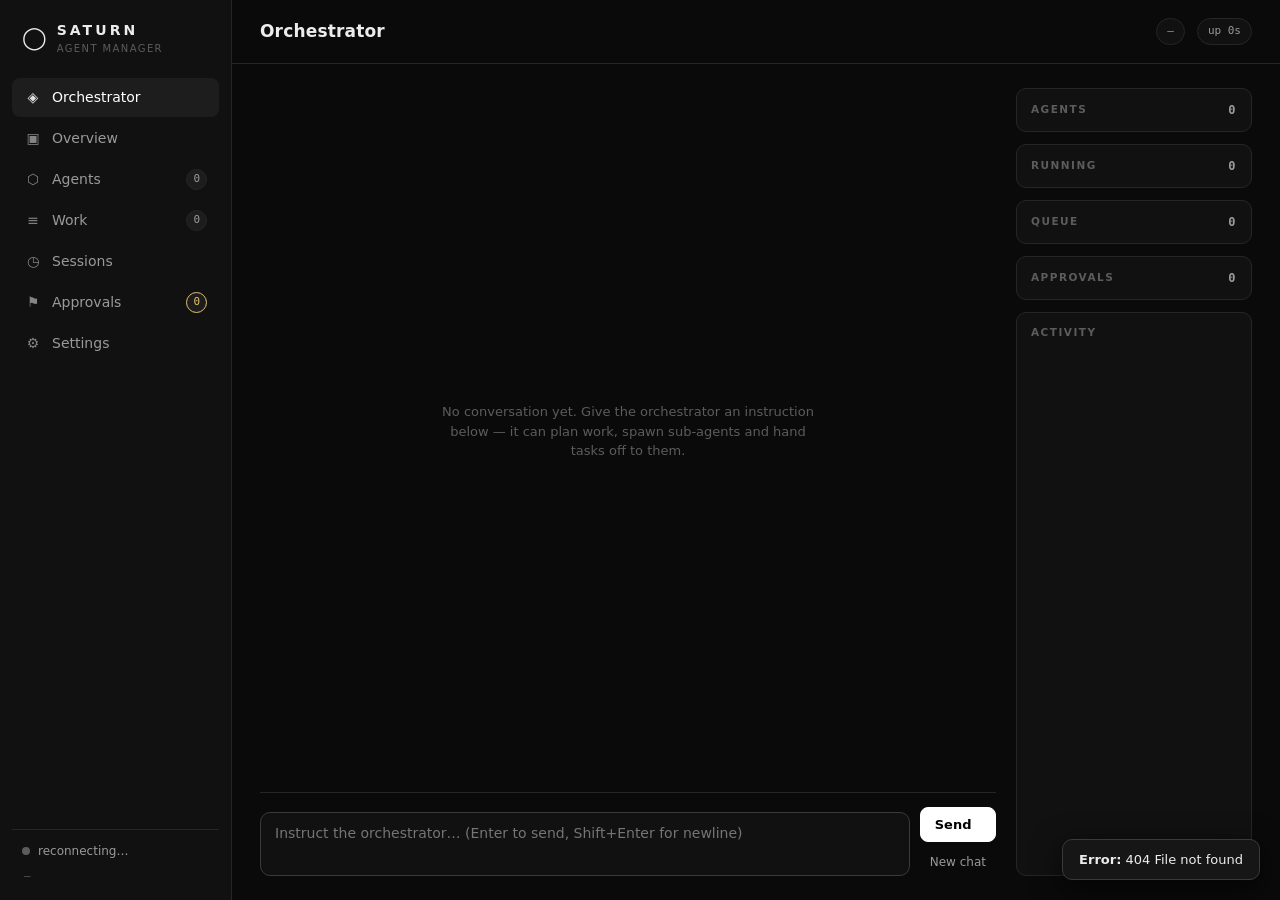
==== commit 9aa3881a: "Add a Queue section to the orchestrator rail showing open tasks" ====
--- a/Web/wwwroot/index.html
+++ b/Web/wwwroot/index.html
@@ -164,6 +164,10 @@
             <div class="rail-head"><span>Running</span><span class="rail-count" id="rail-running">0</span></div>
             <ul class="rail-list" id="rail-task-list"></ul>
           </div>
+          <div class="rail-section" data-goto="work" data-goto-tab="queue">
+            <div class="rail-head"><span>Queue</span><span class="rail-count" id="rail-queue">0</span></div>
+            <ul class="rail-list" id="rail-queue-list"></ul>
+          </div>
           <div class="rail-section" data-goto="approvals">
             <div class="rail-head"><span>Approvals</span><span class="rail-count" id="rail-approvals">0</span></div>
           </div>
--- a/Web/wwwroot/styles.css
+++ b/Web/wwwroot/styles.css
@@ -482,7 +482,7 @@
 
 .orch-layout { display: flex; gap: 20px; height: 100%; justify-content: center; }
 
-.chat { display: flex; flex-direction: column; height: 100%; flex: 1; max-width: 860px; min-width: 0; }
+.chat { display: flex; flex-direction: column; height: 100%; flex: 1; max-width: 1100px; min-width: 0; }
 
 .orch-rail {
   width: 236px;
@@ -537,10 +537,16 @@
 }
 .rail-list li > :last-child { overflow: hidden; text-overflow: ellipsis; }
 .rail-empty { color: var(--dim); font-size: 11.5px; }
+.rail-pri { width: 6px; height: 6px; border-radius: 50%; background: var(--dim); flex-shrink: 0; }
+.rail-pri.high { background: var(--warn); }
+.rail-pri.low { opacity: 0.5; }
 #rail-activity li { display: block; overflow: hidden; text-overflow: ellipsis; }
 #rail-activity b { color: var(--text); font-weight: 600; }
 
 .chat-log { flex: 1; overflow-y: auto; display: flex; flex-direction: column; gap: 12px; padding-bottom: 16px; }
+/* Anchor short conversations to the input, like any chat app — the slack
+   collects above the conversation instead of between it and the input. */
+.chat-log > :first-child { margin-top: auto; }
 .chat-log:empty::before {
   content: "No conversation yet. Give the orchestrator an instruction below — it can plan work, spawn sub-agents and hand tasks off to them.";
   color: var(--dim);
@@ -552,7 +558,7 @@
 }
 
 .chat-msg {
-  max-width: 82%;
+  max-width: min(82%, 720px);
   padding: 10px 14px;
   border-radius: 12px;
   font-size: 13.5px;
@@ -1152,7 +1158,7 @@
 
 /* Markdown inside chat bubbles and panels */
 .chat-msg.md { white-space: normal; }
-.chat-msg.assistant.md { max-width: 88%; }
+.chat-msg.assistant.md { max-width: min(92%, 900px); }
 .result-pre.md { white-space: normal; font-family: inherit; font-size: 13px; color: var(--text); }
 .msg-content.md { white-space: normal; color: var(--text); }
 
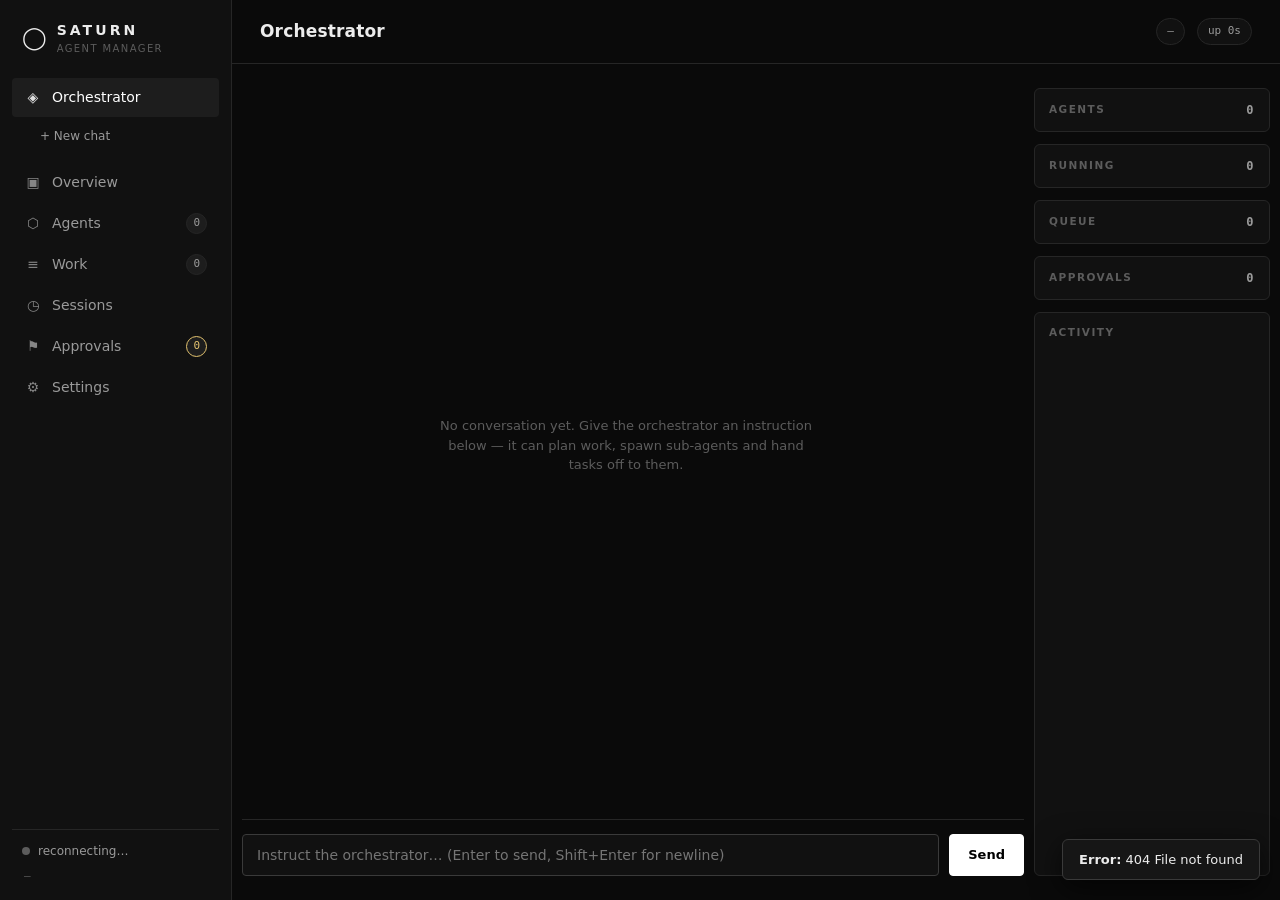
==== commit 5f4b5c05: "Add chat history management to the orchestrator web UI Chat sessions now live in the sidebar under t" ====
--- a/Web/wwwroot/index.html
+++ b/Web/wwwroot/index.html
@@ -23,6 +23,10 @@
         <button class="nav-item active" data-view="orchestrator">
           <span class="nav-icon">◈</span><span class="nav-label">Orchestrator</span>
         </button>
+        <div class="nav-chats" id="nav-chats" hidden>
+          <button class="nav-chats-new" id="chat-new">+ New chat</button>
+          <ul class="nav-chat-list" id="nav-chat-list"></ul>
+        </div>
         <button class="nav-item" data-view="overview">
           <span class="nav-icon">▣</span><span class="nav-label">Overview</span>
         </button>
@@ -136,21 +140,22 @@
       <section class="view active" id="view-orchestrator">
         <div class="orch-layout">
         <div class="chat">
-          <div class="chat-log" id="chat-log"></div>
-          <div class="chat-stream" id="chat-stream" hidden>
-            <div class="chat-stream-head">
-              <span class="pulse-dot"></span>
-              <span id="working-label">assistant is working</span>
-            </div>
-            <div class="tool-log" id="tool-log"></div>
-            <div class="md stream-md" id="chat-stream-text"></div>
+          <div class="chat-scroll" id="chat-scroll">
+            <div class="chat-log" id="chat-log"></div>
+            <div class="chat-stream" id="chat-stream" hidden>
+              <div class="chat-stream-head">
+                <span class="pulse-dot"></span>
+                <span id="working-label">assistant is working</span>
+              </div>
+              <div class="tool-log" id="tool-log"></div>
+              <div class="md stream-md" id="chat-stream-text"></div>
+            </div>
           </div>
           <form class="chat-input" id="chat-form">
-            <textarea id="chat-text" rows="2" placeholder="Instruct the orchestrator… (Enter to send, Shift+Enter for newline)"></textarea>
+            <textarea id="chat-text" rows="1" placeholder="Instruct the orchestrator… (Enter to send, Shift+Enter for newline)"></textarea>
             <div class="chat-buttons">
               <button type="submit" class="btn primary" id="chat-send">Send</button>
               <button type="button" class="btn danger" id="chat-cancel" hidden>Cancel</button>
-              <button type="button" class="btn ghost sm" id="chat-new" title="start a fresh conversation">New chat</button>
             </div>
           </form>
         </div>
@@ -422,23 +427,23 @@
   </div>
 
   <div class="drawer-backdrop" id="drawer-backdrop" hidden>
-    <aside class="drawer">
+    <aside class="drawer" id="drawer" role="dialog" aria-modal="true" aria-labelledby="drawer-title">
       <div class="drawer-head">
         <div class="drawer-titles">
           <h3 id="drawer-title">Transcript</h3>
           <span class="drawer-sub" id="drawer-sub"></span>
         </div>
-        <button class="btn ghost sm" id="drawer-close">✕</button>
+        <button class="btn ghost sm" id="drawer-close" aria-label="Close">✕</button>
       </div>
       <div class="drawer-body" id="drawer-body"></div>
     </aside>
   </div>
 
   <div class="modal-backdrop" id="modal-backdrop" hidden>
-    <div class="modal" id="modal">
+    <div class="modal" id="modal" role="dialog" aria-modal="true" aria-labelledby="modal-title">
       <div class="modal-head">
         <h3 id="modal-title">Modal</h3>
-        <button class="btn ghost sm" id="modal-close">✕</button>
+        <button class="btn ghost sm" id="modal-close" aria-label="Close">✕</button>
       </div>
       <div class="modal-body" id="modal-body"></div>
     </div>
--- a/Web/wwwroot/styles.css
+++ b/Web/wwwroot/styles.css
@@ -16,7 +16,7 @@
   --ok: #7dd692;
   --warn: #e2c26f;
   --danger: #e2726f;
-  --radius: 10px;
+  --radius: 6px;
   --font-mono: ui-monospace, "Cascadia Code", "SF Mono", "Menlo", "Consolas", monospace;
   --ease: cubic-bezier(0.22, 1, 0.36, 1);
 }
@@ -39,7 +39,7 @@
 ::selection { background: #ffffff33; }
 
 ::-webkit-scrollbar { width: 10px; height: 10px; }
-::-webkit-scrollbar-thumb { background: #2c2c2c; border-radius: 5px; border: 2px solid var(--bg); }
+::-webkit-scrollbar-thumb { background: #2c2c2c; border-radius: 3px; border: 2px solid var(--bg); }
 ::-webkit-scrollbar-thumb:hover { background: #3d3d3d; }
 ::-webkit-scrollbar-track { background: transparent; }
 
@@ -74,7 +74,7 @@
   align-items: center;
   gap: 10px;
   padding: 9px 12px;
-  border-radius: 8px;
+  border-radius: 4px;
   color: var(--muted);
   text-align: left;
   transition: background 0.18s var(--ease), color 0.18s var(--ease), transform 0.12s var(--ease);
@@ -101,11 +101,63 @@
 .nav-badge.alert:not(:empty) { border-color: var(--warn); color: var(--warn); }
 .nav-badge.hidden { display: none; }
 
+/* Chat history nested under the Orchestrator tab. */
+.nav-chats {
+  display: flex;
+  flex-direction: column;
+  gap: 2px;
+  margin: 2px 0 8px;
+  padding-left: 18px;
+  min-height: 0;
+  overflow-y: auto;
+  max-height: 40vh;
+}
+.nav-chats-new {
+  text-align: left;
+  padding: 6px 10px;
+  border-radius: 4px;
+  font-size: 12px;
+  color: var(--muted);
+  transition: background 0.18s var(--ease), color 0.18s var(--ease);
+}
+.nav-chats-new:hover { background: var(--panel-2); color: var(--text); }
+.nav-chat-list { list-style: none; display: flex; flex-direction: column; gap: 1px; }
+.nav-chat {
+  display: flex;
+  align-items: center;
+  gap: 4px;
+  padding: 5px 8px 5px 10px;
+  border-radius: 4px;
+  font-size: 12px;
+  color: var(--muted);
+  cursor: pointer;
+  transition: background 0.18s var(--ease), color 0.18s var(--ease);
+}
+.nav-chat:hover { background: var(--panel-2); color: var(--text); }
+.nav-chat.active { background: var(--panel-3); color: var(--white); }
+.nav-chat-title { flex: 1; overflow: hidden; text-overflow: ellipsis; white-space: nowrap; }
+.nav-chat-actions { display: none; gap: 2px; flex-shrink: 0; }
+.nav-chat:hover .nav-chat-actions { display: flex; }
+.nav-chat-btn {
+  padding: 0 4px;
+  border-radius: 3px;
+  font-size: 11px;
+  color: var(--dim);
+  transition: color 0.15s, background 0.15s;
+}
+.nav-chat-btn:hover { background: var(--panel-3); color: var(--text); }
+.nav-chat-btn.danger:hover { color: var(--danger); }
+.nav-chat-edit {
+  width: 100%;
+  padding: 3px 8px;
+  font-size: 12px;
+}
+
 /* Narrow windows: sidebar collapses to icons; badges shrink to corner chips. */
 @media (max-width: 900px) {
   .sidebar { width: 64px; padding: 20px 8px 12px; }
   .brand { justify-content: center; padding: 0 0 18px; }
-  .brand-text, .nav-label, #conn-label, .provider-chip { display: none; }
+  .brand-text, .nav-label, #conn-label, .provider-chip, .nav-chats { display: none; }
   .nav-item { position: relative; justify-content: center; padding: 11px 8px; }
   .nav-icon { width: auto; }
   .nav-badge {
@@ -179,7 +231,7 @@
   align-items: center;
   gap: 6px;
   padding: 7px 14px;
-  border-radius: 8px;
+  border-radius: 4px;
   border: 1px solid var(--border-strong);
   background: var(--panel-2);
   color: var(--text);
@@ -199,7 +251,7 @@
 .input {
   background: var(--panel);
   border: 1px solid var(--border-strong);
-  border-radius: 8px;
+  border-radius: 4px;
   padding: 8px 12px;
   color: var(--text);
   outline: none;
@@ -296,8 +348,8 @@
 .switch:checked { background: var(--white); border-color: var(--white); }
 .switch:checked::after { transform: translateX(18px); background: #000; }
 
-.seg { display: inline-flex; background: var(--panel); border: 1px solid var(--border); border-radius: 8px; padding: 3px; gap: 2px; }
-.seg-item { padding: 4px 12px; border-radius: 6px; font-size: 12px; color: var(--muted); transition: all 0.15s var(--ease); }
+.seg { display: inline-flex; background: var(--panel); border: 1px solid var(--border); border-radius: 4px; padding: 3px; gap: 2px; }
+.seg-item { padding: 4px 12px; border-radius: 3px; font-size: 12px; color: var(--muted); transition: all 0.15s var(--ease); }
 .seg-item:hover { color: var(--text); }
 .seg-item.active { background: var(--panel-3); color: var(--white); }
 .seg-count { font-family: var(--font-mono); font-size: 10px; color: var(--dim); }
@@ -426,7 +478,7 @@
 .agent-task {
   background: var(--panel-2);
   border: 1px solid var(--border);
-  border-radius: 8px;
+  border-radius: 4px;
   padding: 8px 10px;
   font-size: 12px;
   color: var(--muted);
@@ -480,9 +532,11 @@
 
 /* ---------- orchestrator ---------- */
 
-.orch-layout { display: flex; gap: 20px; height: 100%; justify-content: center; }
-
-.chat { display: flex; flex-direction: column; height: 100%; flex: 1; max-width: 1100px; min-width: 0; }
+.orch-layout { display: flex; gap: 10px; height: 100%; }
+
+#view-orchestrator { padding: 24px 10px; }
+
+.chat { display: flex; flex-direction: column; height: 100%; flex: 1 1 auto; min-width: 0; }
 
 .orch-rail {
   width: 236px;
@@ -543,10 +597,22 @@
 #rail-activity li { display: block; overflow: hidden; text-overflow: ellipsis; }
 #rail-activity b { color: var(--text); font-weight: 600; }
 
-.chat-log { flex: 1; overflow-y: auto; display: flex; flex-direction: column; gap: 12px; padding-bottom: 16px; }
+/* One scroll container holds the finished log and the live stream bubble,
+   so streaming output rides inside the conversation. */
+.chat-scroll {
+  flex: 1;
+  overflow-y: auto;
+  display: flex;
+  flex-direction: column;
+  gap: 12px;
+  padding-bottom: 16px;
+  padding-right: 14px;
+}
+.chat-log { display: flex; flex-direction: column; gap: 12px; }
 /* Anchor short conversations to the input, like any chat app — the slack
    collects above the conversation instead of between it and the input. */
-.chat-log > :first-child { margin-top: auto; }
+.chat-log { margin-top: auto; }
+.chat-log:empty { margin: auto 0; }
 .chat-log:empty::before {
   content: "No conversation yet. Give the orchestrator an instruction below — it can plan work, spawn sub-agents and hand tasks off to them.";
   color: var(--dim);
@@ -560,13 +626,27 @@
 .chat-msg {
   max-width: min(82%, 720px);
   padding: 10px 14px;
-  border-radius: 12px;
+  border-radius: 8px;
   font-size: 13.5px;
   white-space: pre-wrap;
   overflow-wrap: break-word;
   animation: rise-in 0.25s var(--ease);
 }
-.chat-msg.user { align-self: flex-end; background: var(--white); color: #000; border-bottom-right-radius: 4px; }
+
+
+.chat-older {
+  align-self: center;
+  color: var(--dim);
+  font-size: 11.5px;
+  font-family: var(--font-mono);
+  letter-spacing: 0.06em;
+  padding: 6px 14px;
+  border: 1px dashed var(--border-strong);
+  border-radius: 999px;
+  transition: color 0.15s, border-color 0.15s;
+}
+.chat-older:hover { color: var(--text); border-color: var(--muted); }
+.chat-msg.user { align-self: flex-end; background: var(--white); color: #000; border-bottom-right-radius: 3px; }
 .chat-msg.pending { opacity: 0.65; }
 .chat-msg.user.scheduler {
   align-self: center;
@@ -585,15 +665,21 @@
   color: var(--dim);
   margin-bottom: 4px;
 }
-.chat-msg.assistant { align-self: flex-start; background: var(--panel-2); border: 1px solid var(--border); border-bottom-left-radius: 4px; }
+.chat-msg.assistant { align-self: flex-start; background: var(--panel-2); border: 1px solid var(--border); border-bottom-left-radius: 3px; }
 .chat-msg.system { align-self: center; color: var(--dim); font-size: 12px; background: none; padding: 2px; }
 
+/* The live stream is styled as an in-progress assistant bubble. */
 .chat-stream {
-  background: var(--panel);
-  border: 1px solid var(--border-strong);
-  border-radius: var(--radius);
+  align-self: flex-start;
+  width: fit-content;
+  min-width: 260px;
+  max-width: min(92%, 900px);
+  background: var(--panel-2);
+  border: 1px solid var(--border);
+  border-radius: 8px;
+  border-bottom-left-radius: 3px;
   padding: 12px 14px;
-  margin-bottom: 12px;
+  flex-shrink: 0;
   animation: rise-in 0.25s var(--ease);
 }
 .chat-stream-head { display: flex; align-items: center; gap: 8px; font-size: 12px; color: var(--muted); margin-bottom: 8px; flex-wrap: wrap; }
@@ -636,7 +722,7 @@
 .tool-strip {
   margin: -2px 0 10px;
   border: 1px solid var(--border);
-  border-radius: 8px;
+  border-radius: 4px;
   background: var(--panel);
   font-size: 12px;
 }
@@ -661,7 +747,7 @@
   background: var(--panel);
   border: 1px solid var(--border);
   border-left: 2px solid var(--ok);
-  border-radius: 10px;
+  border-radius: 6px;
   animation: rise-in 0.25s var(--ease);
 }
 .chat-task.failed { border-left-color: var(--danger); }
@@ -683,12 +769,16 @@
 .chat-task-body { padding: 12px 14px; font-size: 13px; max-height: 320px; overflow-y: auto; }
 
 .chat-input { display: flex; gap: 10px; align-items: flex-end; border-top: 1px solid var(--border); padding-top: 14px; }
+/* One row is exactly 42px (20 line + 2×10 padding + 2×1 border); the buttons
+   are fixed to the same 42px, so with align-items:flex-end all four edges line
+   up when the textarea is a single row, and bottoms stay flush as it grows. */
 .chat-input textarea {
   flex: 1;
   background: var(--panel);
   border: 1px solid var(--border-strong);
-  border-radius: 10px;
+  border-radius: 4px;
   padding: 10px 14px;
+  line-height: 20px;
   color: var(--text);
   outline: none;
   resize: none;
@@ -696,6 +786,7 @@
 }
 .chat-input textarea:focus { border-color: #6b6b6b; }
 .chat-buttons { display: flex; flex-direction: column; gap: 6px; }
+.chat-buttons .btn { height: 42px; padding: 0 18px; justify-content: center; }
 
 /* ---------- todos ---------- */
 
@@ -723,7 +814,7 @@
   appearance: none;
   width: 18px; height: 18px;
   border: 1.5px solid var(--border-strong);
-  border-radius: 6px;
+  border-radius: 3px;
   cursor: pointer;
   flex-shrink: 0;
   position: relative;
@@ -743,7 +834,7 @@
 }
 
 .todo-title { flex: 1; font-size: 13.5px; min-width: 0; overflow: hidden; text-overflow: ellipsis; }
-.todo-title[contenteditable="true"]:focus { outline: 1px solid var(--border-strong); border-radius: 4px; padding: 0 4px; }
+.todo-title[contenteditable="true"]:focus { outline: 1px solid var(--border-strong); border-radius: 3px; padding: 0 4px; }
 
 .todo-pri {
   font-family: var(--font-mono);
@@ -795,7 +886,7 @@
   display: inline-grid;
   place-items: center;
   border: 1px solid var(--border-strong);
-  border-radius: 5px;
+  border-radius: 3px;
   color: var(--muted);
   flex-shrink: 0;
 }
@@ -823,7 +914,7 @@
   max-height: 160px;
   overflow-y: auto;
   border: 1px solid var(--border);
-  border-radius: 8px;
+  border-radius: 4px;
   padding: 8px 12px;
   background: var(--panel);
 }
@@ -861,7 +952,7 @@
 .session-meta { font-family: var(--font-mono); font-size: 11px; color: var(--dim); flex-shrink: 0; }
 
 .msg-view { display: flex; flex-direction: column; gap: 10px; max-height: 55vh; overflow-y: auto; }
-.msg-row { border: 1px solid var(--border); border-radius: 8px; padding: 10px 12px; background: var(--panel-2); }
+.msg-row { border: 1px solid var(--border); border-radius: 4px; padding: 10px 12px; background: var(--panel-2); }
 .msg-role { font-family: var(--font-mono); font-size: 10px; text-transform: uppercase; letter-spacing: 0.1em; color: var(--dim); margin-bottom: 4px; }
 .msg-content { font-size: 12.5px; white-space: pre-wrap; overflow-wrap: break-word; color: var(--muted); max-height: 200px; overflow-y: auto; }
 
@@ -881,7 +972,7 @@
   font-size: 13px;
   background: var(--bg);
   border: 1px solid var(--border);
-  border-radius: 8px;
+  border-radius: 4px;
   padding: 10px 12px;
   margin: 10px 0;
   white-space: pre-wrap;
@@ -908,7 +999,7 @@
   overflow-y: auto;
   background: var(--panel);
   border: 1px solid var(--border-strong);
-  border-radius: 14px;
+  border-radius: 8px;
   padding: 20px;
   animation: modal-in 0.25s var(--ease);
 }
@@ -924,7 +1015,7 @@
   overflow-wrap: break-word;
   background: var(--bg);
   border: 1px solid var(--border);
-  border-radius: 8px;
+  border-radius: 4px;
   padding: 14px;
   max-height: 50vh;
   overflow-y: auto;
@@ -939,7 +1030,7 @@
   min-width: 130px;
   background: var(--panel-2);
   border: 1px solid var(--border-strong);
-  border-radius: 8px;
+  border-radius: 4px;
   padding: 4px;
   box-shadow: 0 8px 30px #000000aa;
   display: flex;
@@ -949,7 +1040,7 @@
 .popmenu button {
   text-align: left;
   padding: 7px 12px;
-  border-radius: 6px;
+  border-radius: 3px;
   font-size: 12.5px;
   color: var(--text);
   transition: background 0.12s;
@@ -1007,7 +1098,7 @@
 .toast {
   background: var(--panel-2);
   border: 1px solid var(--border-strong);
-  border-radius: 10px;
+  border-radius: 6px;
   padding: 10px 16px;
   font-size: 13px;
   box-shadow: 0 8px 30px #000000aa;
@@ -1025,7 +1116,7 @@
   font-size: 11.5px;
   background: var(--bg);
   border: 1px solid var(--border);
-  border-radius: 6px;
+  border-radius: 3px;
   padding: 6px 8px;
   margin-top: 6px;
   white-space: pre-wrap;
@@ -1079,14 +1170,14 @@
   font-size: 0.88em;
   background: var(--panel-3);
   border: 1px solid var(--border);
-  border-radius: 5px;
+  border-radius: 3px;
   padding: 0.12em 0.4em;
 }
 
 .md .codeblock {
   margin: 0.8em 0;
   border: 1px solid var(--border);
-  border-radius: 8px;
+  border-radius: 4px;
   overflow: hidden;
   background: var(--bg);
 }
@@ -1110,7 +1201,7 @@
   text-transform: uppercase;
   color: var(--muted);
   padding: 2px 8px;
-  border-radius: 5px;
+  border-radius: 3px;
   transition: color 0.15s, background 0.15s;
 }
 .codeblock-copy:hover { color: var(--white); background: var(--panel-3); }
@@ -1146,7 +1237,7 @@
 }
 .md tr:nth-child(even) td { background: var(--panel); }
 
-.md img { max-width: 100%; border-radius: 8px; }
+.md img { max-width: 100%; border-radius: 4px; }
 
 .md .katex { font-size: 1.05em; }
 .md .katex-display {
@@ -1161,6 +1252,51 @@
 .chat-msg.assistant.md { max-width: min(92%, 900px); }
 .result-pre.md { white-space: normal; font-family: inherit; font-size: 13px; color: var(--text); }
 .msg-content.md { white-space: normal; color: var(--text); }
+
+/* ---------- small screens ---------- */
+
+@media (max-width: 640px) {
+  .view { padding: 14px 14px 18px; }
+  .topbar { padding: 12px 14px; }
+  .topbar h1 { font-size: 15px; }
+  .uptime { display: none; }
+  .model-chip { max-width: 45vw; overflow: hidden; text-overflow: ellipsis; white-space: nowrap; }
+  .approval-banner { padding: 8px 14px; flex-wrap: wrap; }
+
+  .toolbar { flex-wrap: wrap; }
+  .toolbar .search { width: 100%; order: 9; }
+
+  .stat-grid { grid-template-columns: repeat(2, 1fr); gap: 10px; }
+  .stat-value { font-size: 26px; }
+
+  .todo-add { flex-wrap: wrap; }
+  .todo-add .input:first-child { flex: 1 1 100%; }
+  .todo-item { flex-wrap: wrap; }
+  .task-badges { order: 8; flex-basis: 100%; }
+
+  .task-row { flex-wrap: wrap; row-gap: 6px; }
+  .task-desc { flex-basis: 100%; order: 9; white-space: normal; }
+
+  .session-row { flex-wrap: wrap; row-gap: 6px; }
+  .session-title { flex-basis: 100%; order: 9; white-space: normal; }
+
+  .agent-grid { grid-template-columns: 1fr; }
+
+  .chat-msg { max-width: 94%; }
+  .chat-msg.assistant.md, .chat-stream { max-width: 96%; }
+  .chat-input { flex-wrap: wrap; }
+  .chat-input textarea { flex: 1 1 100%; }
+  .chat-buttons { flex-direction: row; width: 100%; justify-content: flex-end; }
+
+  .settings-row { grid-template-columns: 1fr; }
+  .field-row { flex-wrap: wrap; }
+
+  .modal { padding: 16px; }
+  .drawer { width: 100vw; border-left: none; }
+
+  .toasts { left: 14px; right: 14px; bottom: 14px; }
+  .toast { max-width: none; }
+}
 
 /* ---------- animations ---------- */
 
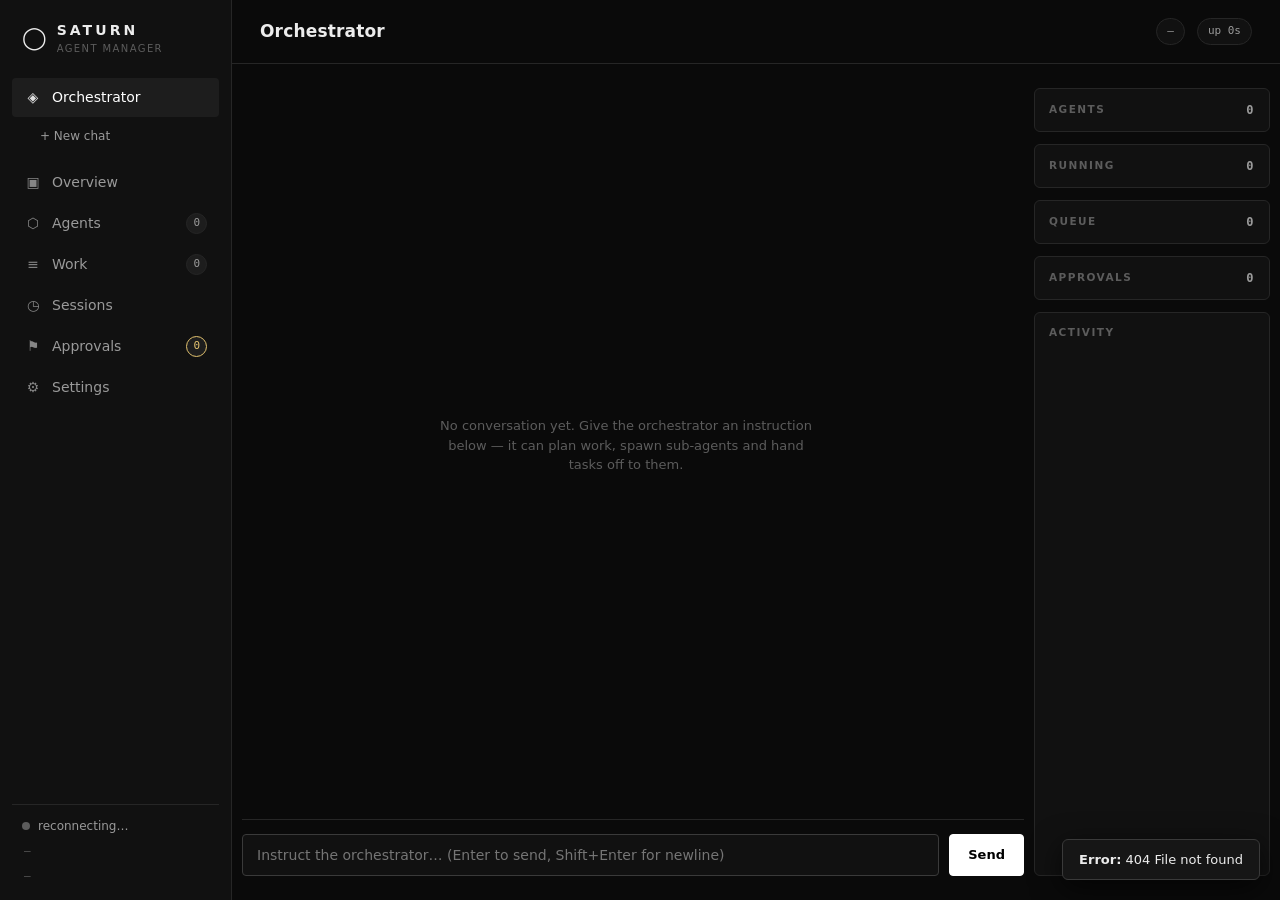
==== commit fb3fc09b: "Add runtime workspace selection and switching The workspace was implicitly the process CWD at launch" ====
--- a/Web/wwwroot/index.html
+++ b/Web/wwwroot/index.html
@@ -56,6 +56,7 @@
           <span id="conn-label">connecting</span>
         </div>
         <div class="provider-chip" id="provider-chip">—</div>
+        <div class="provider-chip workspace-chip" id="workspace-chip" role="button" tabindex="0" title="Switch workspace">—</div>
       </div>
     </aside>
 
@@ -422,6 +423,38 @@
         </div>
           </div>
         </div>
+
+        <div class="settings-section">
+          <h3 class="settings-label">Skills</h3>
+          <div class="settings-row">
+        <div class="panel">
+          <div class="panel-head"><h2>Skill Library</h2></div>
+          <label class="switch-row"><span>Enable skill injection</span><input type="checkbox" id="skills-enabled" class="switch"></label>
+          <div id="skills-list"></div>
+          <button class="btn primary" id="skill-new" style="margin-top:10px">New skill</button>
+          <p class="hint">Skills are reusable instruction packages. They inject automatically when a message matches their triggers, and the model can load any of them on demand with the load_skill tool.</p>
+        </div>
+
+        <div class="panel" id="skill-editor" hidden>
+          <div class="panel-head"><h2 id="skill-editor-title">New Skill</h2></div>
+          <div class="field-row" style="margin-bottom:12px">
+            <label class="field" style="flex:2;margin:0"><span>Name</span><input class="input" id="skill-name" style="width:100%" placeholder="release-checklist"></label>
+            <label class="field" style="flex:1;margin:0"><span>Scope</span><select class="input" id="skill-scope" style="width:100%"><option value="global">Global</option><option value="workspace">Workspace</option></select></label>
+          </div>
+          <label class="field"><span>Description (shown to the model in its skill catalog)</span><input class="input" id="skill-description" style="width:100%"></label>
+          <label class="field"><span>Triggers (comma-separated; empty = model-loaded only)</span><input class="input" id="skill-triggers" style="width:100%" placeholder="release checklist, changelog"></label>
+          <label class="field"><span>Content</span><textarea class="input" id="skill-content" rows="8" style="width:100%;font-family:var(--font-mono);font-size:12px" placeholder="Instructions and reference material injected into the conversation…"></textarea></label>
+          <label class="switch-row"><span>Enabled</span><input type="checkbox" id="skill-enabled" class="switch"></label>
+          <label class="switch-row"><span>Apply to orchestrator</span><input type="checkbox" id="skill-orch" class="switch"></label>
+          <label class="switch-row"><span>Apply to sub-agents</span><input type="checkbox" id="skill-subagents" class="switch"></label>
+          <label class="field" style="margin-top:10px"><span>Sub-agent types (none checked = all types)</span><div class="field-row" id="skill-types"></div></label>
+          <div class="field-row" style="margin-top:12px">
+            <button class="btn primary" id="skill-save">Save skill</button>
+            <button class="btn" id="skill-cancel">Cancel</button>
+          </div>
+        </div>
+          </div>
+        </div>
       </section>
     </main>
   </div>
--- a/Web/wwwroot/styles.css
+++ b/Web/wwwroot/styles.css
@@ -181,6 +181,9 @@
 }
 .conn-dot.on { background: var(--ok); box-shadow: 0 0 8px #7dd69266; animation: breathe 3s ease-in-out infinite; }
 .provider-chip { font-family: var(--font-mono); font-size: 11px; color: var(--dim); padding: 0 2px; overflow: hidden; text-overflow: ellipsis; white-space: nowrap; }
+.workspace-chip { cursor: pointer; }
+.workspace-chip:hover { color: var(--fg); }
+.ws-recent { display: flex; flex-wrap: wrap; gap: 6px; margin-top: 8px; }
 
 .main { flex: 1; display: flex; flex-direction: column; min-width: 0; }
 
@@ -768,6 +771,38 @@
 .chat-task[open] summary { border-bottom: 1px solid var(--border); }
 .chat-task-body { padding: 12px 14px; font-size: 13px; max-height: 320px; overflow-y: auto; }
 
+.chat-skill {
+  align-self: stretch;
+  background: var(--panel);
+  border: 1px solid var(--border);
+  border-left: 2px solid var(--warn);
+  border-radius: 6px;
+  animation: rise-in 0.25s var(--ease);
+}
+.chat-skill summary {
+  cursor: pointer;
+  padding: 9px 14px;
+  font-size: 12.5px;
+  color: var(--muted);
+  list-style: none;
+  transition: color 0.15s;
+}
+.chat-skill summary:hover { color: var(--text); }
+.chat-skill summary::-webkit-details-marker { display: none; }
+.chat-skill summary b { color: var(--text); }
+.chat-skill-mark { font-weight: 700; color: var(--warn); margin-right: 2px; }
+.chat-skill[open] summary { border-bottom: 1px solid var(--border); }
+.chat-skill-body {
+  padding: 12px 14px;
+  font-size: 12px;
+  font-family: var(--font-mono);
+  white-space: pre-wrap;
+  word-break: break-word;
+  max-height: 320px;
+  overflow-y: auto;
+  margin: 0;
+}
+
 .chat-input { display: flex; gap: 10px; align-items: flex-end; border-top: 1px solid var(--border); padding-top: 14px; }
 /* One row is exactly 42px (20 line + 2×10 padding + 2×1 border); the buttons
    are fixed to the same 42px, so with align-items:flex-end all four edges line
